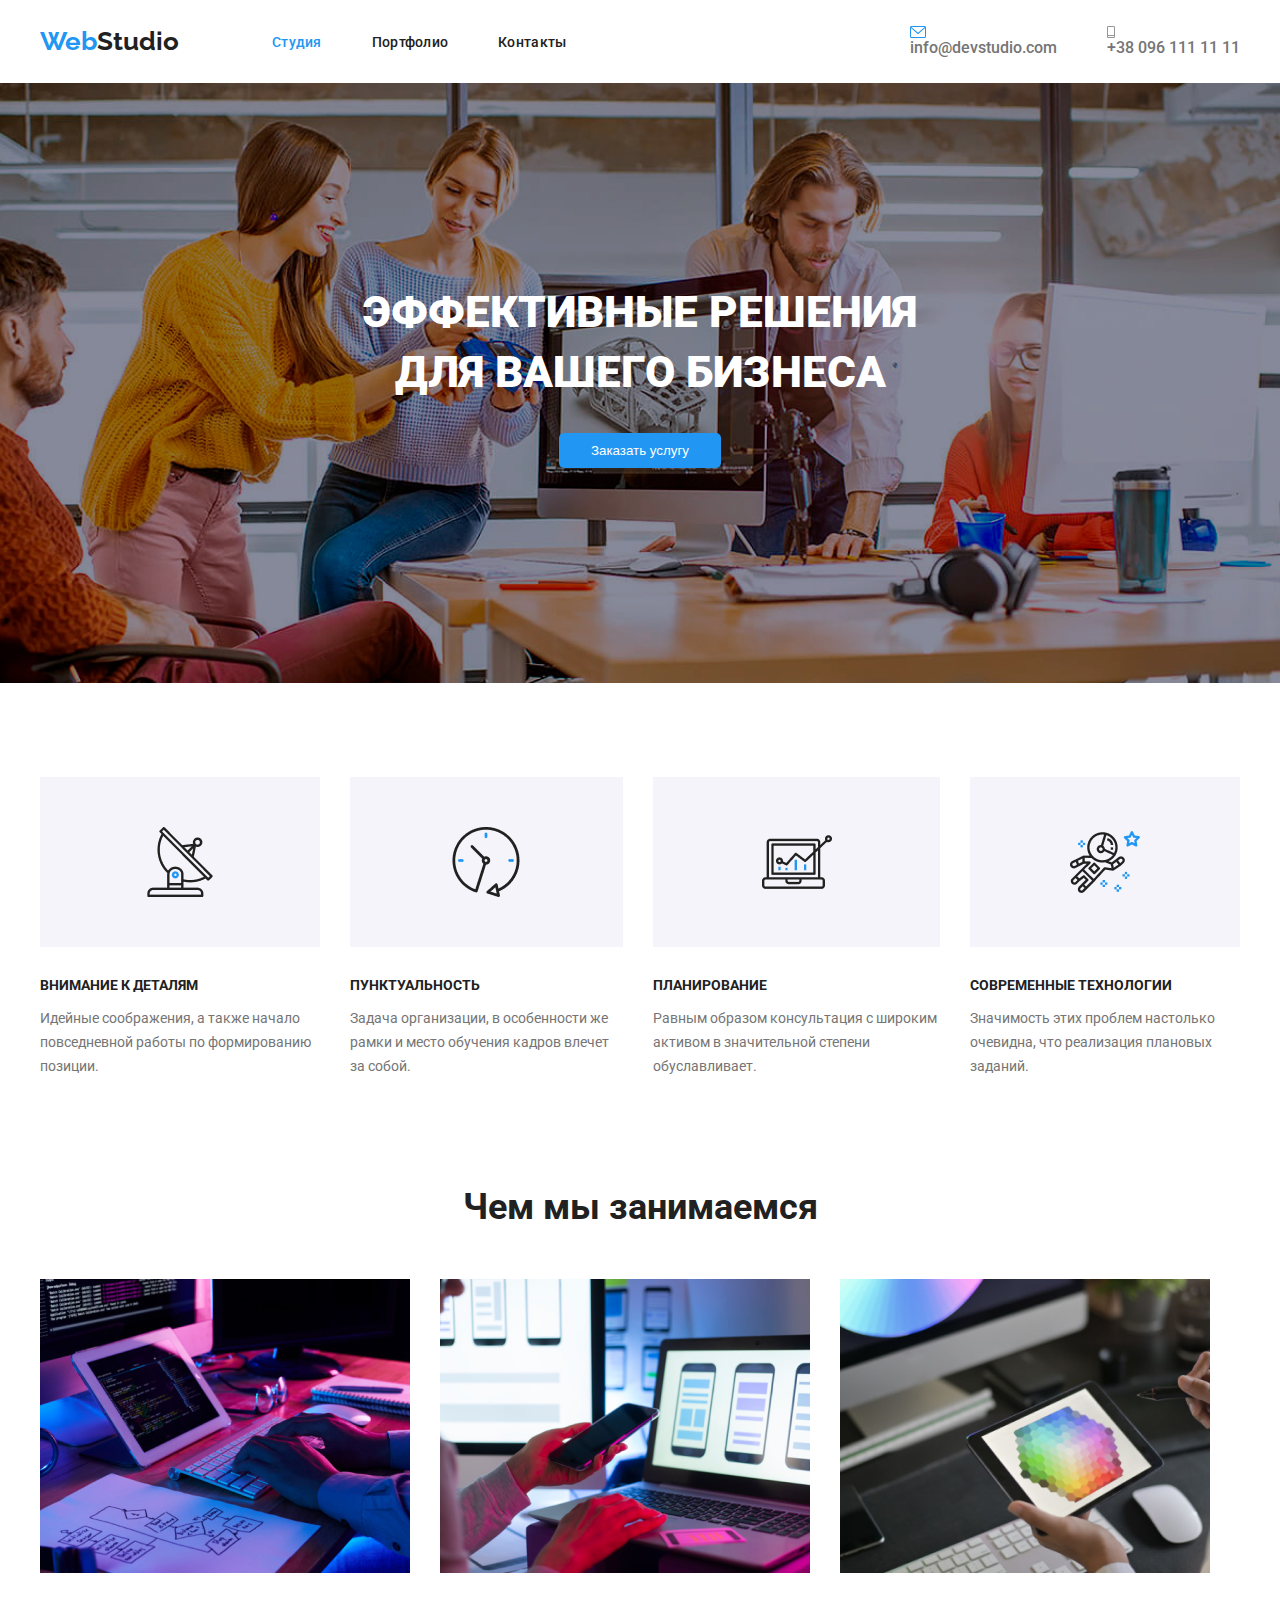
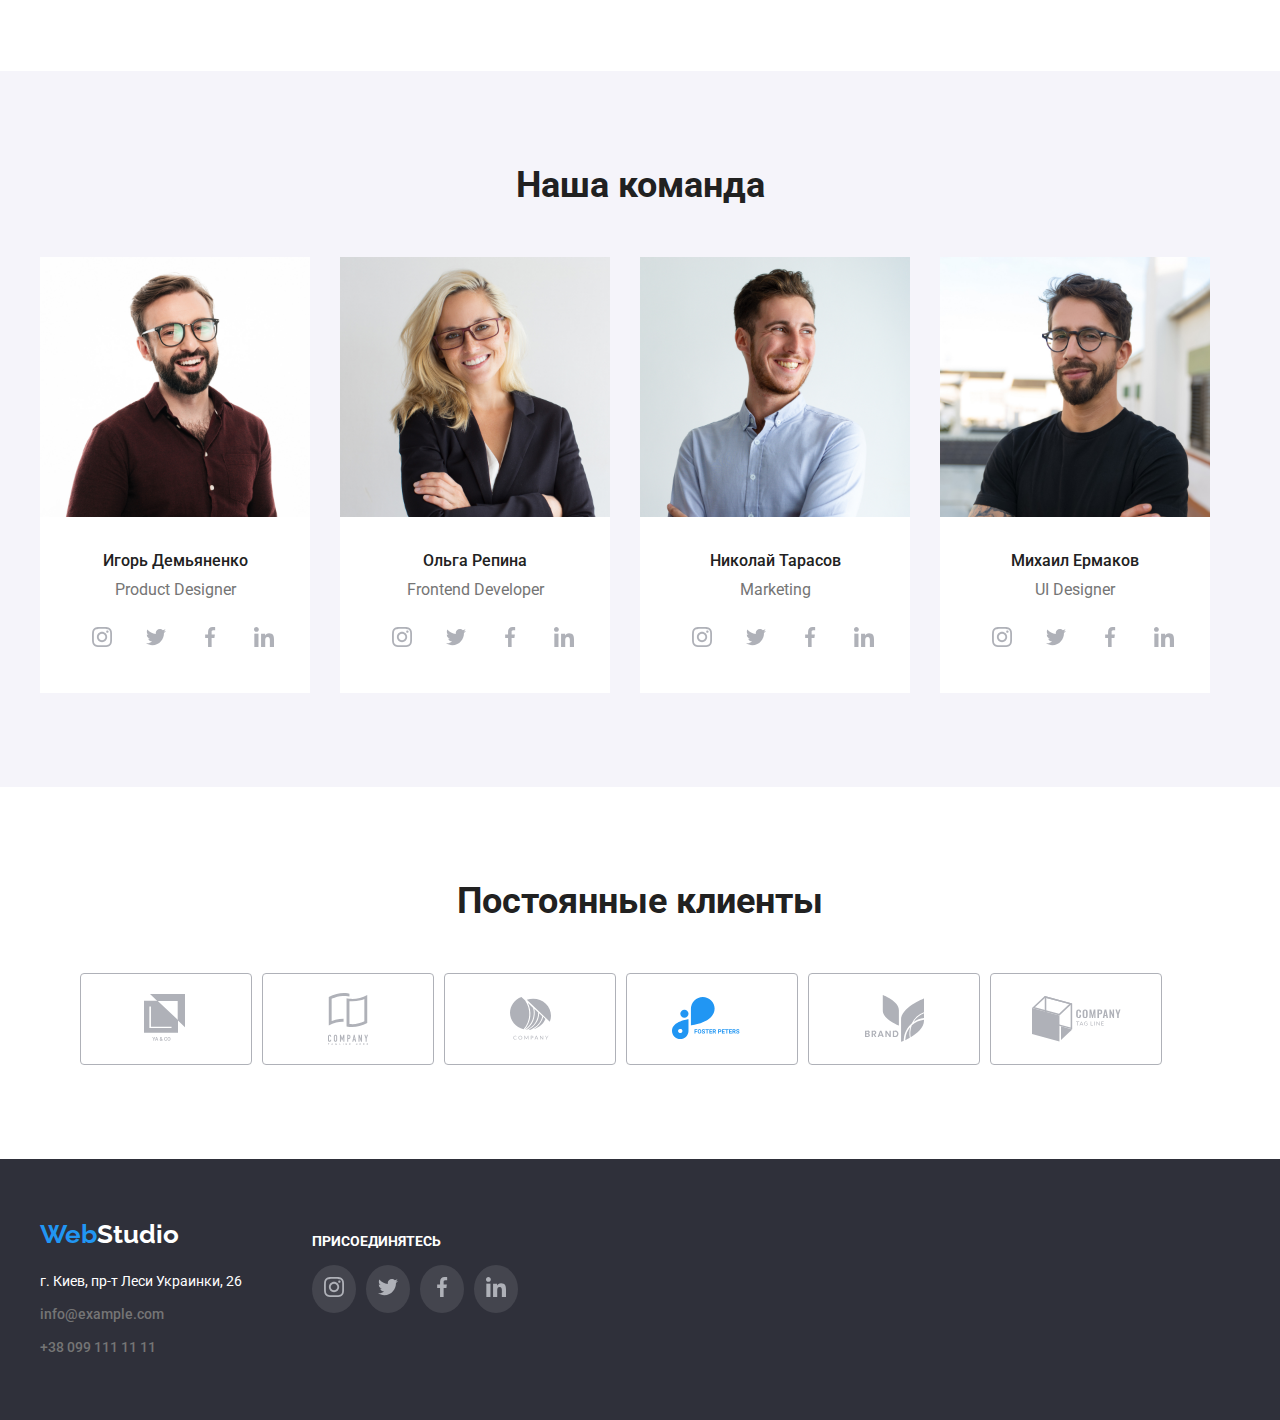
==== index.html @ ab83ccb5 "dobavlyaet vse ikonki i polnostyu pozicioniruet i stiliziruet" ====
<!DOCTYPE html>
<html lang="en">

<head>
    <meta charset="UTF-8" />
    <meta name="viewport" content="width=device-width, initial-scale=1.0" />
    <title>homework03</title>
    <link rel="stylesheet" href="https://cdnjs.cloudflare.com/ajax/libs/modern-normalize/1.0.0/modern-normalize.css"
        integrity="sha512-Zx6MlUMKSVJoQ+83OwhdILe8cSEsCzfqThJd7J/VA2UrK6Ctj85p+xzqfyuNXE5B1k25uUdmJ2OzItbBy9GHAQ=="
        crossorigin="anonymous" />
    <link href="https://fonts.googleapis.com/css2?family=Raleway:wght@700&family=Roboto:wght@400;500;700;900&display=swap"
        rel="stylesheet">
    <link rel="stylesheet" href="css/style.css" />
</head>

<body>
    <!--SHAPKA-->
    
    
        <header class="header">
         <div class="container">

            <div class="nav">
                <nav class="main-nav">
                    <a href=""><span class="web">Web</span><span class="high-studio">Studio</span></a>
                    <ul class="site-navi list">
                        <li class="item"><a class="link" href=""><span class="first-navi">Студия</span></a></li>
                        <li class="item"><a class="link" href="./portfolio.html">Портфолио</a></li>
                        <li class="item"><a class="link" href="">Контакты</a></li>
                    </ul>
                </nav>
                <ul class="link-type list">
                    <li class="item"><a class="link" href="mailto:info@devstudio.com">info@devstudio.com</a></li>
                    <li class="item"><a class="link" href="tel:+380961111111">+38 096 111 11 11</a></li>
                </ul>
            </div>
         </div>
        </header>

    <main>
        <!--GLAVNYI ZAGOLOVOK-->
        <section class="primery-section">
           <div class="container">
                <h1 class="primery-title">
                    ЭФФЕКТИВНЫЕ РЕШЕНИЯ<br />ДЛЯ ВАШЕГО БИЗНЕСА
                </h1>
                <div class="order-type">
                    <button class="order" type="button">Заказать услугу</button></div>
           </div>
        </section>
        <!--SPISOK KACHESTV-->
        <section class="second-section">
            <div class="container">
        <h2 class="skryt">skroi menya</h2>
           
                <ul class="second-list list">
                    <li class="second-icon">
                        <h3 class="second-title">ВНИМАНИЕ К ДЕТАЛЯМ</h3>
                        <p class="second-text">
                            Идейные соображения, а также начало повседневной работы по
                            формированию позиции.
                        </p>
                    </li>
                    <li class="second-icon">
                        <h3 class="second-title">ПУНКТУАЛЬНОСТЬ</h3>
                        <p class="second-text">
                            Задача организации, в особенности же рамки и место обучения кадров
                            влечет за собой.
                        </p>
                    </li>
                    <li class="second-icon">
                        <h3 class="second-title">ПЛАНИРОВАНИЕ</h3>
                        <p class="second-text">
                            Равным образом консультация с широким активом в значительной степени обуславливает.
                        </p>
                    </li>
                    <li class="second-icon">
                        <h3 class="second-title">СОВРЕМЕННЫЕ ТЕХНОЛОГИИ</h3>
                        <p class="second-text">
                            Значимость этих проблем настолько очевидна, что реализация
                            плановых заданий.
                        </p>
                    </li>
                </ul>
           </div>
        </section>
        
        <!--WHAT WE DO-->
        <section class="foto-section">
            
               <div class="container">
                    <h2 class="second-big-title">Чем мы занимаемся</h2>
                    <ul class="second-item list">
                        <li class="item">
                            <img src="./images/tablet-keyboard.png" alt="кейбоард" width="370" />
                        </li>
                        <li class="item">
                            <img src="./images/handy-pc.png" alt="смартфон" width="370" />
                        </li>
                        <li class="item">
                            <img src="./images/pc-tablet.png" alt="пктаблет" width="370" />
                        </li>
                    </ul>
               </div>
           
        </section>
        <!--SPISOK SOTRUDNIKOV-->
            <section class="tretii-section">
                <div class="container">
                    <h2 class="tretii-big-title">Наша команда</h2>
                    <ul class="tretii-list list">
                        <li class="team-item">
                            <img src="./images/igor.jpg" alt="дизайнер" width="270" />
                            <h3 class="name-title">Игорь Демьяненко</h3>
                            <p class="name-text">Product Designer</p>
                            <ul class="social list">
                                <li class="social-item"><a href=""><img src="./images/social-icons/instagram.svg" alt=""></a></li>
                                <li class="social-item"><a href=""><img src="./images/social-icons/twitter.svg" alt=""></a></li>
                                <li class="social-item"><a href=""><img src="./images/social-icons/facebook.svg" alt=""></a></li>
                                <li class="social-item"><a href=""><img src="./images/social-icons/linkedin.svg" alt=""></a></li>
                            </ul>
                        </li>
                        <li class="team-item">
                            <img src="./images/olga.jpg" alt="фронтенд" width="270" />
                            <h3 class="name-title">Ольга Репина</h3>
                            <p class="name-text">Frontend Developer</p>
                            <ul class="social list">
                                <li class="social-item"><a href=""><img src="./images/social-icons/instagram.svg" alt=""></a></li>
                                <li class="social-item"><a href=""><img src="./images/social-icons/twitter.svg" alt=""></a></li>
                                <li class="social-item"><a href=""><img src="./images/social-icons/facebook.svg" alt=""></a></li>
                                <li class="social-item"><a href=""><img src="./images/social-icons/linkedin.svg" alt=""></a></li>
                            </ul>
                        </li>
                        <li class="team-item">
                            <img src="./images/kolya.jpg" alt="маркетинг" width="270" />
                            <h3 class="name-title">Николай Тарасов</h3>
                            <p class="name-text">Marketing</p>
                            <ul class="social list">
                                <li class="social-item"><a href=""><img src="./images/social-icons/instagram.svg" alt=""></a></li>
                                <li class="social-item"><a href=""><img src="./images/social-icons/twitter.svg" alt=""></a></li>
                                <li class="social-item"><a href=""><img src="./images/social-icons/facebook.svg" alt=""></a></li>
                                <li class="social-item"><a href=""><img src="./images/social-icons/linkedin.svg" alt=""></a></li>
                            </ul>
                        </li>
                        <li class="team-item">
                            <img src="./images/misha.jpg" alt="уидизайн" width="270" />
                            <h3 class="name-title">Михаил Ермаков</h3>
                            <p class="name-text">UI Designer</p>
                            <ul class="social list">
                                <li class="social-item"><a href=""><img src="./images/social-icons/instagram.svg" alt=""></a></li>
                                <li class="social-item"><a href=""><img src="./images/social-icons/twitter.svg" alt=""></a></li>
                                <li class="social-item"><a href=""><img src="./images/social-icons/facebook.svg" alt=""></a></li>
                                <li class="social-item"><a href=""><img src="./images/social-icons/linkedin.svg" alt=""></a></li>
                            </ul>
                        </li>
                        
                    </ul>
                    </div>
               
            </section>
        <!--KLIENTY-->
            <section class="client">
                <div class="container">
                    <h2 class="tretii-big-title">Поcтоянные клиенты</h2>
                    <ul class="logo-icons list">
                        <li><a href=""></a></li>
                        <li><a href=""></a></li>
                        <li><a href=""></a></li>
                        <li><a href=""></a></li>
                        <li><a href=""></a></li>
                        <li><a href=""></a></li>
                    </ul>
                </div>
            </section>
    </main>
    <!--KONEC-->
        
        <footer>
            <div class="container flexbox">

                <div class="content-box">
            <a href="index.html"><span class="web">Web</span><span class="under-studio">Studio</span></a>
            <address class="street">
                г. Киев, пр-т Леси Украинки, 26
                <ul class="link-info list">
                    <li><a class="link" href="mailto:info@example.com">info@example.com</a></li>
                    <li><a class="link" href="tel:+380961111111">+38 099 111 11 11</a></li>
                </ul>
            </address>

            </div>
            <div class="social-link content-box">
            <p>ПРИCОЕДИНЯТЕCЬ</p>
        <ul class="social-footer list">
            <li class="social-link-footer"><a href=""><img src="./images/social-icons/instagram.svg" alt=""></a></li>
            <li class="social-link-footer"><a href=""><img src="./images/social-icons/twitter.svg" alt=""></a></li>
            <li class="social-link-footer"><a href=""><img src="./images/social-icons/facebook.svg" alt=""></a></li>
            <li class="social-link-footer"><a href=""><img src="./images/social-icons/linkedin.svg" alt=""></a></li>
        </ul></div>
            </div>
        </footer>
   
</body>

</html>
---- css/style.css ----
.skryt {
  display: none;
}

body {
  margin: 0;
}

body {
  font-family: Roboto;
}

.container {
  width: 1200px;
  padding-left: 15px;
  padding-right: 15px;
  margin-left: auto;
  margin-right: auto;
}

:root {
  --primery-text-color: #757575;
  --primery-title-color: #212121;
  --logo-color: #2196f3;
}

.list {
  list-style-type: none;
}

h1,
h2,
h3,
h4,
h5,
h6 {
  font-family: Roboto;
}

h2,
h3 {
  color: var(--primery-title-color);
}

p {
  color: var(--primery-text-color);
}

.konec .link {
  font-style: normal;
}

a {
  font-family: Roboto;
  text-decoration: none;
}
.header {
  background-color: #fff;
}

.web {
  color: var(--logo-color);
  font-family: Raleway;
  font-weight: bold;
  font-size: 26px;
  line-height: 1.192;
}
.high-studio {
  color: var(--primery-title-color);
  font-family: Raleway;
  font-weight: bold;
  font-size: 26px;
  line-height: 1.192;
  margin-right: 93px;
}

.under-studio {
  color: #fff;
  font-family: Raleway;
  font-weight: bold;
  font-size: 26px;
  line-height: 1.192;
}

.nav {
  display: inline-block;
  display: flex;
  align-items: center;
}

.main-nav {
  display: flex;
  align-items: center;
}

.site-navi {
  display: flex;
  margin: 0;
  padding: 0;
}

.site-navi li {
  margin-right: 50px;
  padding-top: 32px;
  padding-bottom: 32px;
}

.site-navi .item:last-child {
  margin-right: 0;
}

.site-navi a {
  color: var(--primery-title-color);
}

.site-navi .link {
  font-weight: 500;
  font-size: 14px;
  line-height: 1.142;
  letter-spacing: 0.02em;
}

.site-navi .link:hover,
.link-type .link:focus {
  color: var(--logo-color);
}

.link-type {
  display: flex;
  margin-left: auto;
  margin-top: 0;
  margin-bottom: 0;
  padding-left: 0;
}

.link-type .link {
  font-weight: 500;
}

.link-type .item::before {
  display: block;
  content: "";
  height: 12px;
  background-size: contain;
  background-repeat: no-repeat;
}

.item:nth-child(1)::before {
  background-image: url("../images/konvert.svg");
}

.item:nth-child(2)::before {
  background-image: url("../images/tel.svg");
}

.link-type .item {
  margin-right: 50px;
}

.link-type .item:last-child {
  margin-right: 0;
}

.first-navi {
  color: var(--logo-color);
}

.second-navi {
  color: var(--logo-color);
}

.link-type a {
  color: var(--primery-text-color);
}

.link-type .link:hover,
.link-type .link:focus {
  color: var(--logo-color);
}

.primery-section {
  max-width: 1600px;
  height: 600px;
  margin-left: auto;
  margin-right: auto;
  background-image: url("../images/overlay.jpg");
  background-color: rgba(47, 48, 58, 0.4);
  background-repeat: no-repeat;
  background-position: center;
  background-size: cover;
}
.primery-section .order {
  color: #fff;
  background-color: var(--logo-color);
}

.order {
  padding: 10px 32px;
  border-radius: 5px;
  border: transparent;
  margin-bottom: 214px;
}

.order-type {
  text-align: center;
  margin-top: 30px;
}

.primery-div {
  width: 1230px;
  align-items: center;
  padding-left: 15px;
  padding-right: 15px;
}

.primery-title {
  font-weight: 900;
  font-size: 44px;
  line-height: 1.363;
  color: #fff;
  text-align: center;
  margin-top: 0;
  margin-bottom: 0;
  padding-top: 200px;
}

.second-section {
  background-color: #fff;
  padding-top: 94px;
  padding-bottom: 94px;
}

.second-list {
  display: flex;
  margin: 0;
  padding: 0;
}

.second-list li {
  margin-right: 30px;
}

.second-list h3 {
  width: 270px;
}

.second-list li:last-child {
  margin-right: 0;
}

.second-icon::before {
  display: block;
  background-color: #f5f4fa;
  height: 120px;
  content: "";
  background-size: auto;
  background-repeat: no-repeat;
  background-position: center;
  margin-bottom: 30px;
  padding: 25px 102px;
}

.second-icon:nth-child(1)::before {
  background-image: url("../images/icons/antenna.png");
}

.second-icon:nth-child(2)::before {
  background-image: url("../images/icons/clock.png");
}

.second-icon:nth-child(3)::before {
  background-image: url("../images/icons/diagram.png");
}

.second-icon:nth-child(4)::before {
  background-image: url("../images/icons/astronaut.png");
}

.second-container {
  width: 1230px;
  padding-left: 15px;
  padding-right: 15px;
  margin: auto;
}

.second-title {
  font-weight: bold;
  font-size: 14px;
  line-height: 1.142;
}

.second-text {
  font-weight: normal;
  font-size: 14px;
  line-height: 1.714;
}

.foto-section {
  background-color: #fff;
  padding-bottom: 94px;
}

.second-big-title {
  margin-top: 0;
  margin-bottom: 0;
  font-weight: bold;
  font-size: 36px;
  line-height: 1.166;
  text-align: center;
  padding-bottom: 50px;
}

.second-item {
  display: flex;
  margin: 0;
  padding: 0;
  padding-inline-start: 0;
}

.second-item .item {
  margin-right: 30px;
}

.second-item .item:last-child {
  margin-right: 0;
}

.tretii-section {
  background-color: #f5f4fa;
  padding-top: 94px;
  padding-bottom: 94px;
}

.tretii-div {
  width: 1230px;
  padding-left: 15px;
  padding-right: 15px;
  margin: auto;
  align-items: center;
}

.tretii-section h2 {
  margin-top: 0;
  margin-bottom: 0;
  text-align: center;
  font-weight: bold;
  font-size: 36px;
  line-height: 1.166;
  text-align: center;
  padding-bottom: 50px;
}

.tretii-list {
  display: flex;
  margin: 0;
  padding: 0;
  align-items: center;
}

.social {
  display: flex;
}

.social li {
  padding: 12px 12px;
  margin-top: 16px;
  margin-bottom: 0;
  border-radius: 50%;
}

.social li:hover,
.social li:focus {
  background-color: var(--logo-color);
}

.social li:not(:last-child) {
  margin-right: 10px;
}

.team-item {
  margin-right: 30px;
  background-color: #fff;
  padding-bottom: 30px;
}

.team-item:last-child {
  margin-right: 0;
}

.name-title {
  margin-top: 0;
  margin-bottom: 0;
  text-align: center;
  padding-top: 30px;
  padding-bottom: 10px;
}

.name-text {
  margin-top: 0;
  margin-bottom: 0;
  text-align: center;
}

.name-title {
  font-weight: 500;
  font-size: 16px;
  line-height: 1.187;
}

.name-text {
  font-size: 16px;
  line-height: 1.187;
}

.client {
  padding-top: 94px;
  padding-bottom: 94px;
}

.client h2 {
  margin-top: 0;
  margin-bottom: 0;
  font-weight: bold;
  font-size: 36px;
  line-height: 1.166;
  text-align: center;
}

.logo-icons {
  display: flex;
  margin-bottom: 0;
  margin-top: 50px;
}

.logo-icons li {
  width: 170px;
  height: 90px;
  background-repeat: no-repeat;
  border: 1px solid #afb1b8;
  border-radius: 4px;
  background-position: center;
  cursor: pointer;
}

.logo-icons li:nth-child(1) {
  background-image: url(../images/logo-icons/logo1.svg);
}

.logo-icons li:nth-child(2) {
  background-image: url(../images/logo-icons/logo2.svg);
}

.logo-icons li:nth-child(3) {
  background-image: url(../images/logo-icons/logo3.svg);
}

.logo-icons li:nth-child(4) {
  color: #afb1b8;

  background-image: url(../images/logo-icons/logo4.svg);
}

.logo-icons li:nth-child(5) {
  background-image: url(../images/logo-icons/logo5.svg);
}

.logo-icons li:nth-child(6) {
  background-image: url(../images/logo-icons/logo6.svg);
}

.logo-icons li:not(:last-child) {
  margin-right: 10px;
}

.logo-icons li:hover {
  color: var(--logo-color);
}

.primery-main {
  background-color: #fff;
  border: 1px solid #ececec;
  padding-top: 100px;

  padding-bottom: 94px;
}

.primery-div {
  width: 1230px;
  padding-left: 15px;
  padding-right: 15px;
  margin-right: auto;
  margin-left: auto;
}

.main-list {
  display: flex;
  margin: 0;
  padding: 0;
  justify-content: center;
}

.main-list li {
  box-shadow: 0px 3px 1px rgba(0, 0, 0, 0.1), 0px 1px 2px rgba(0, 0, 0, 0.08),
    0px 2px 2px rgba(0, 0, 0, 0.12);
  border-radius: 4px;
  margin-right: 8px;
}

.main-list li:last-child {
  margin-right: 0;
}

.main-list-filtr {
  width: 128px;
  height: 38px;
  font-weight: 500;
  font-size: 16px;
  line-height: 1.625;
  background-color: #f5f4fa;
  color: var(--primery-title-color);
  border: transparent;
  align-items: center;
}

.main-foto {
  display: flex;
  flex-wrap: wrap;
  margin: 0;
  padding-top: 50px;
  padding-left: 0;
  padding-right: 0;
  padding-bottom: 0;
}

.main-foto li {
  width: calc((100% - 60px) / 3);
  margin-right: 30px;
  margin-top: 30px;
  padding-bottom: 20px;
  background: #ffffff;
  border: 1px solid #eeeeee;
  box-sizing: border-box;
}

.main-foto li:nth-child(3n) {
  margin-right: 0;
}

.tovar {
  font-weight: bold;
  font-size: 18px;
  line-height: 2;
  margin-top: 0;
  margin-bottom: 0;
  padding-top: 20px;
  padding-bottom: 4px;
  padding-left: 24px;
  padding-right: 24px;
}

.put-tovara {
  font-size: 16px;
  line-height: 1.875;
  margin-top: 0;
  margin-bottom: 0;
  padding-left: 24px;
  padding-right: 24px;
}

.main-list-filtr:hover,
.main-list-filtr:focus {
  background-color: var(--logo-color);
  color: #fff;
}

footer {
  background-color: #2f303a;
  padding-bottom: 60px;
  padding-top: 60px;
}

.konec-div {
  padding-left: 15px;
  padding-right: 15px;
  margin: auto;
  padding-top: 60px;
}

address {
  font-style: normal;
}

.konec .link {
  font-style: normal;
}

.flexbox {
  display: flex;
  justify-content: flex-start;
}

.content-box {
  align-items: center;
}

.social-link {
  margin: 0;
  padding: 0;
}

.social-link p {
  margin-bottom: 0;
  font-weight: bold;
  font-size: 14px;
  line-height: 1.145;
  color: #fff;
}

.social-footer {
  margin: 0;
}

.social-link-footer {
  padding: 12px 12px;
  margin-top: 16px;
  margin-bottom: 0;
  border-radius: 50%;
  background-color: rgba(255, 255, 255, 0.1);
}

.social-footer li:hover,
.social-footer li:focus {
  background-color: var(--logo-color);
}

.social-link-footer:not(:last-child) {
  margin-right: 10px;
}

.social-footer {
  display: flex;
  padding-left: 0;
}

.street {
  color: #fff;
  font-size: 14px;
  line-height: 1.714;
  padding-top: 20px;
  padding-bottom: 0;
  border-bottom: 0px;
  margin-right: 70px;
}

.link-info {
  margin-top: 0;
  margin-bottom: 0;
  padding-left: 0;
}

.link-info .link {
  color: var(--primery-text-color);
  font-weight: 500;
  font-size: 14px;
  line-height: 1.714;
}

.link-info li {
  padding-top: 9px;
}

.link-info .link:hover,
.link-info .link:focus {
  color: var(--logo-color);
}
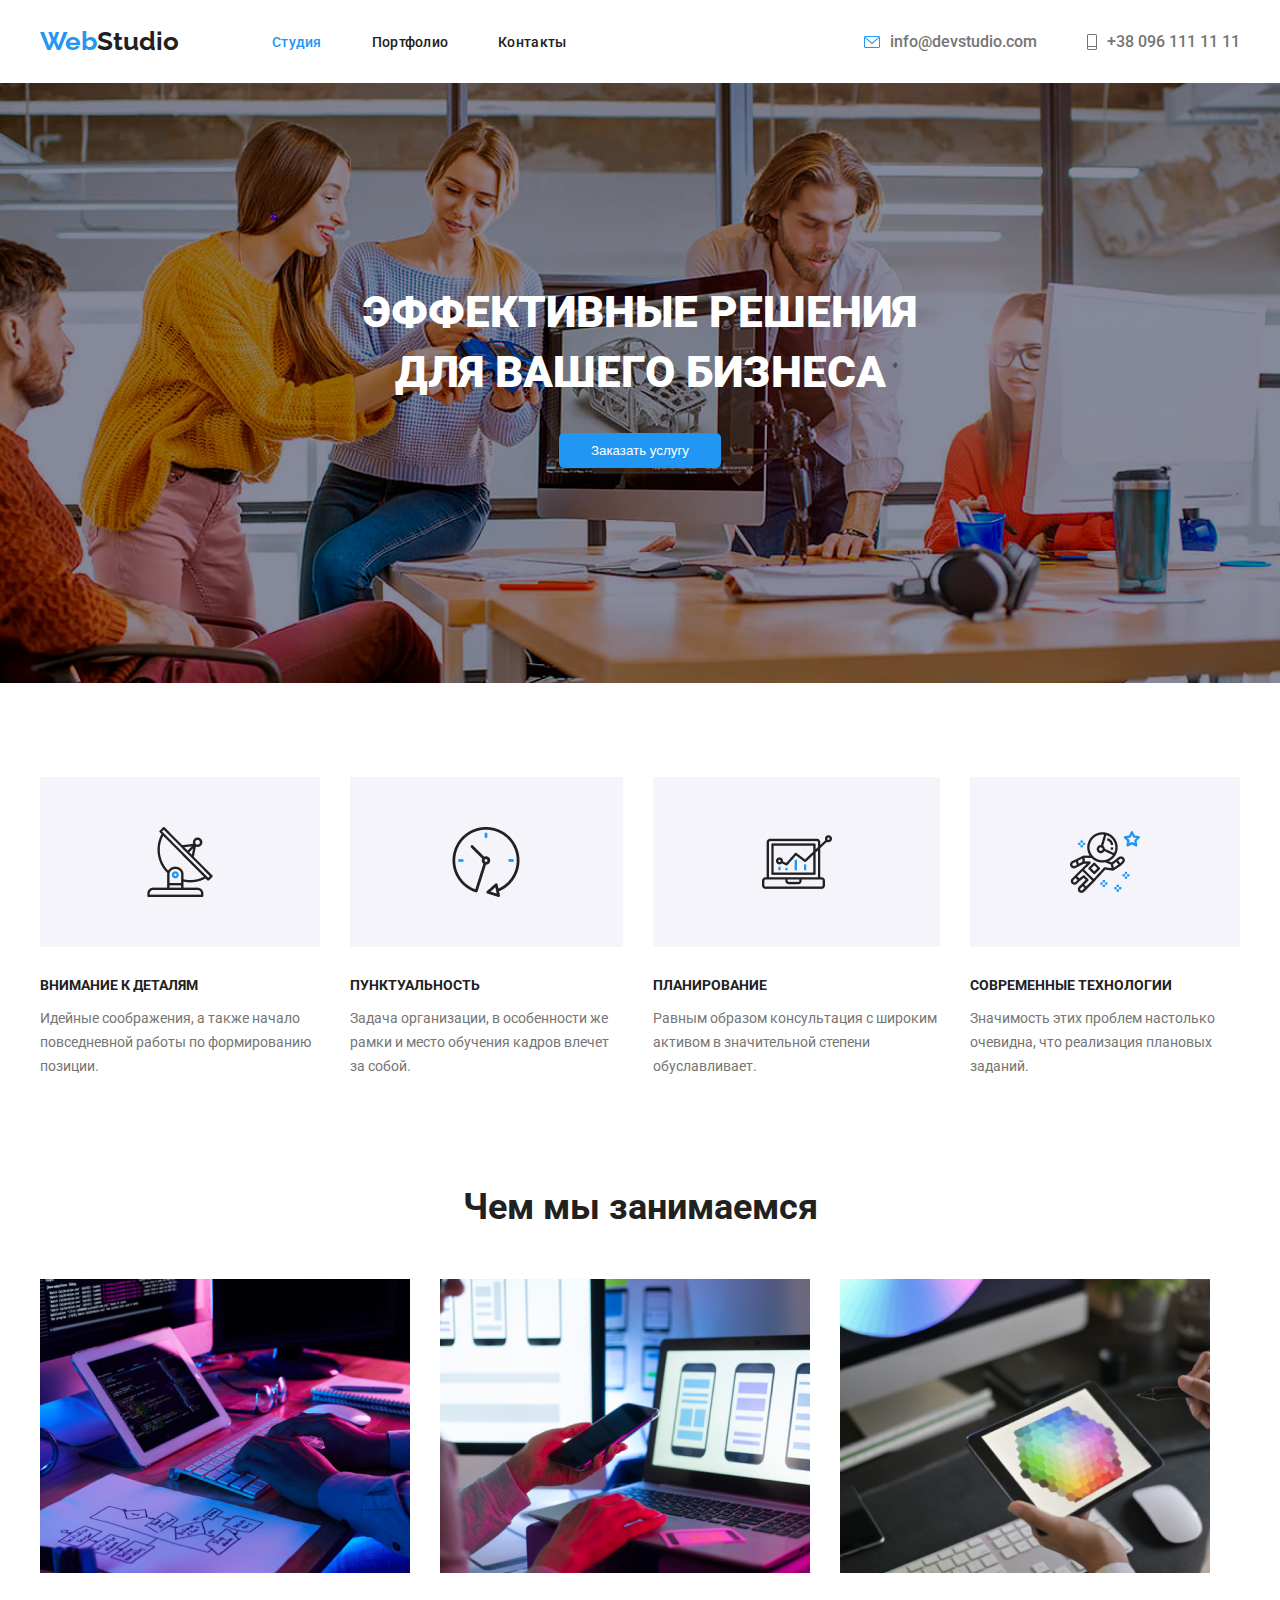
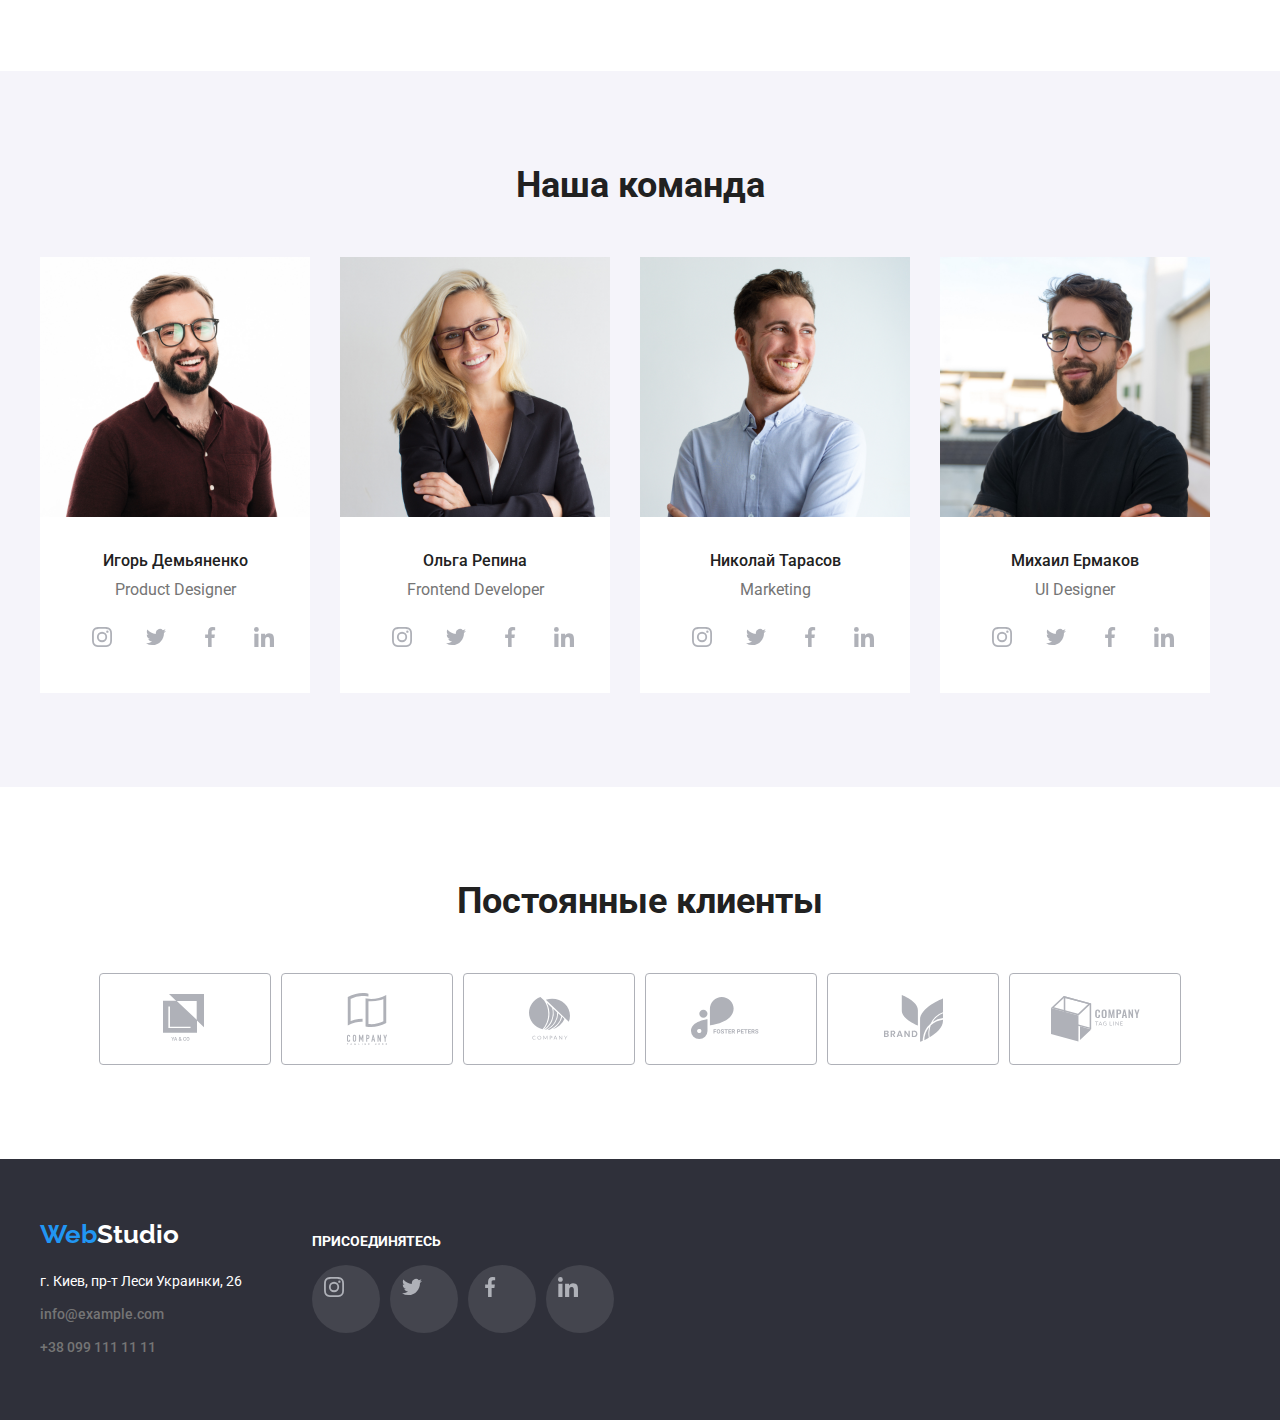
==== commit 6afa610d: "pozicioniruet ikonki v shapke" ====
--- a/index.html
+++ b/index.html
@@ -4,7 +4,7 @@
 <head>
     <meta charset="UTF-8" />
     <meta name="viewport" content="width=device-width, initial-scale=1.0" />
-    <title>homework03</title>
+    <title>homework04</title>
     <link rel="stylesheet" href="https://cdnjs.cloudflare.com/ajax/libs/modern-normalize/1.0.0/modern-normalize.css"
         integrity="sha512-Zx6MlUMKSVJoQ+83OwhdILe8cSEsCzfqThJd7J/VA2UrK6Ctj85p+xzqfyuNXE5B1k25uUdmJ2OzItbBy9GHAQ=="
         crossorigin="anonymous" />
@@ -30,8 +30,8 @@
                     </ul>
                 </nav>
                 <ul class="link-type list">
-                    <li class="item"><a class="link" href="mailto:info@devstudio.com">info@devstudio.com</a></li>
-                    <li class="item"><a class="link" href="tel:+380961111111">+38 096 111 11 11</a></li>
+                    <li class="item-info"><a class="link" href="mailto:info@devstudio.com">info@devstudio.com</a></li>
+                    <li class="item-info"><a class="link" href="tel:+380961111111">+38 096 111 11 11</a></li>
                 </ul>
             </div>
          </div>
--- a/css/style.css
+++ b/css/style.css
@@ -137,27 +137,38 @@
   font-weight: 500;
 }
 
-.link-type .item::before {
-  display: block;
+.item-info {
+  display: flex;
+  align-items: center;
+}
+
+.item-info::before {
+  margin-right: 10px;
   content: "";
+  background-size: contain;
+  background-position: center;
+  background-repeat: no-repeat;
+}
+
+.item-info:nth-child(1)::before {
+  display: inline-block;
+  width: 16px;
   height: 12px;
-  background-size: contain;
-  background-repeat: no-repeat;
-}
-
-.item:nth-child(1)::before {
   background-image: url("../images/konvert.svg");
 }
 
-.item:nth-child(2)::before {
+.item-info:nth-child(2)::before {
+  display: inline-block;
+  width: 10px;
+  height: 16px;
   background-image: url("../images/tel.svg");
 }
 
-.link-type .item {
+.link-type .item-info {
   margin-right: 50px;
 }
 
-.link-type .item:last-child {
+.link-type .item-info:last-child {
   margin-right: 0;
 }
 
@@ -428,8 +439,12 @@
 
 .logo-icons {
   display: flex;
+  padding-left: 0;
+  justify-content: center;
   margin-bottom: 0;
   margin-top: 50px;
+  margin-right: auto;
+  margin-left: auto;
 }
 
 .logo-icons li {
@@ -621,6 +636,8 @@
 }
 
 .social-link-footer {
+  width: 44px;
+  height: 44px;
   padding: 12px 12px;
   margin-top: 16px;
   margin-bottom: 0;
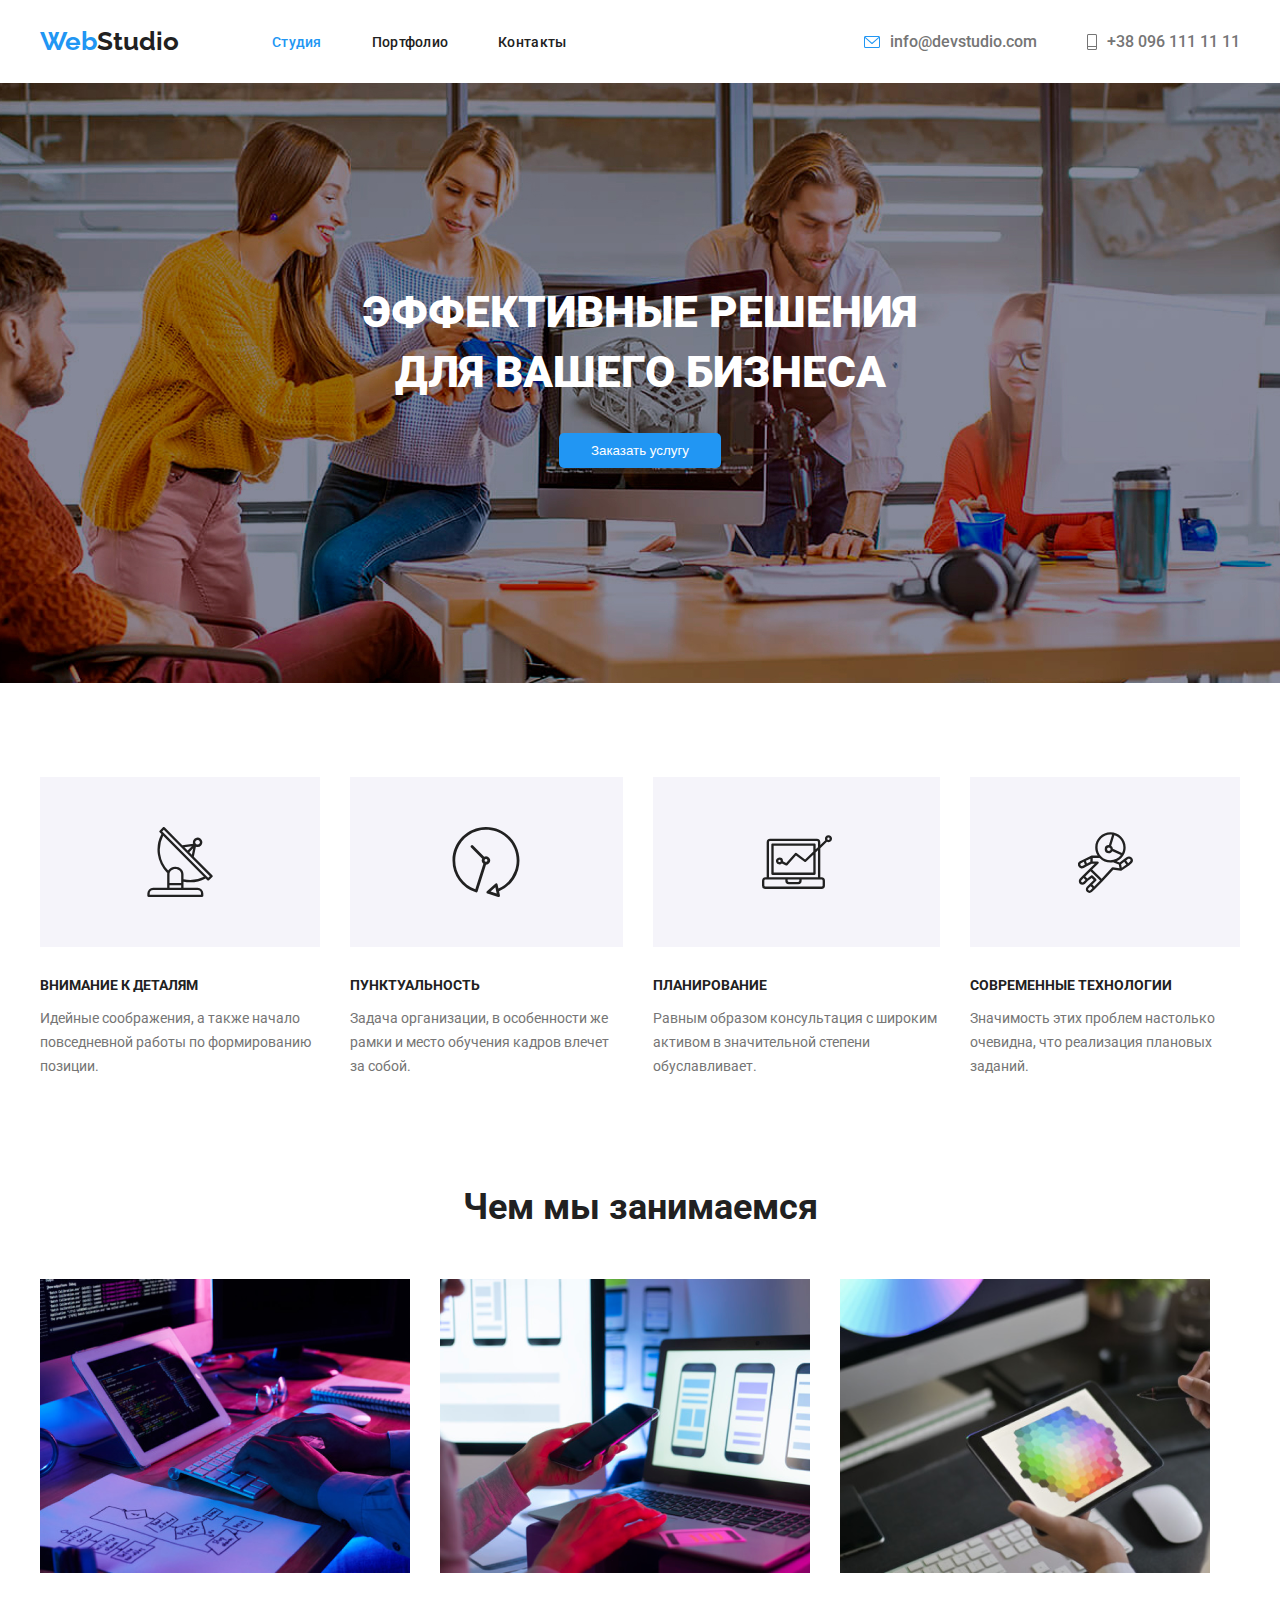
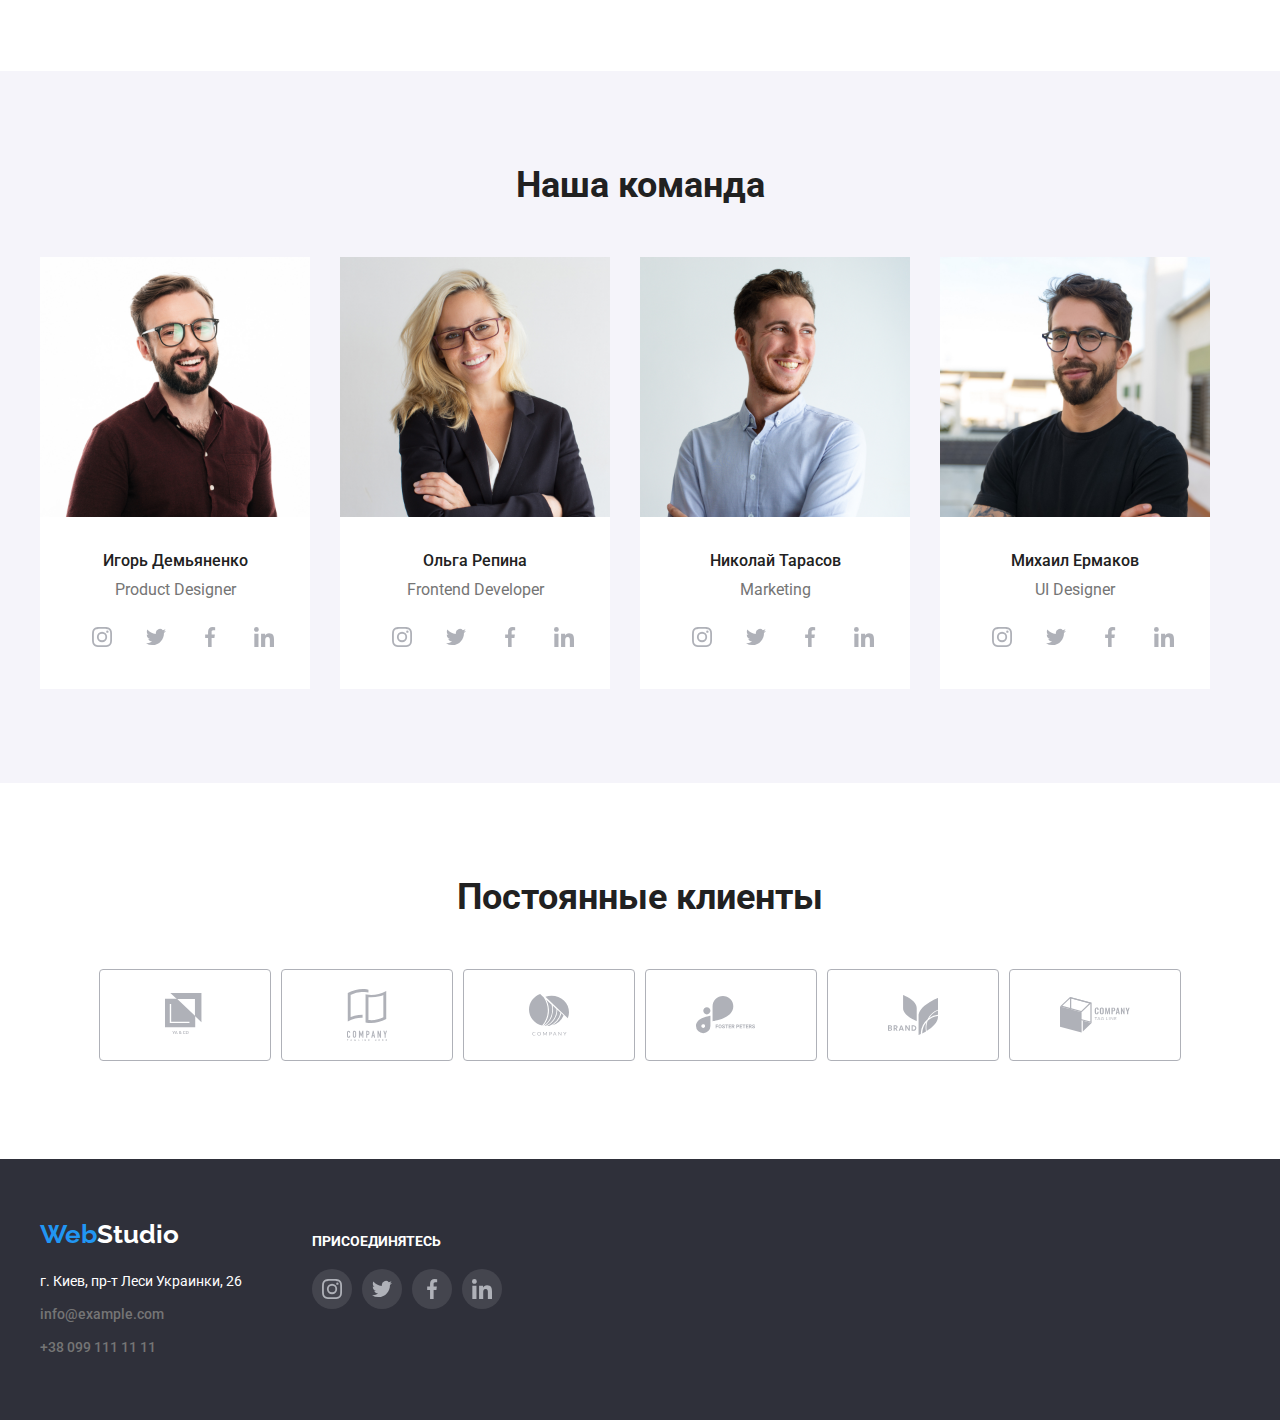
==== commit 82632528: "delaet tak, 4toby ikonki pokazyvali 4erez css -> "bgi"" ====
--- a/index.html
+++ b/index.html
@@ -4,21 +4,22 @@
 <head>
     <meta charset="UTF-8" />
     <meta name="viewport" content="width=device-width, initial-scale=1.0" />
-    <title>homework04</title>
+    <title>goit-markup-hw-04</title>
     <link rel="stylesheet" href="https://cdnjs.cloudflare.com/ajax/libs/modern-normalize/1.0.0/modern-normalize.css"
         integrity="sha512-Zx6MlUMKSVJoQ+83OwhdILe8cSEsCzfqThJd7J/VA2UrK6Ctj85p+xzqfyuNXE5B1k25uUdmJ2OzItbBy9GHAQ=="
         crossorigin="anonymous" />
-    <link href="https://fonts.googleapis.com/css2?family=Raleway:wght@700&family=Roboto:wght@400;500;700;900&display=swap"
+    <link
+        href="https://fonts.googleapis.com/css2?family=Raleway:wght@700&family=Roboto:wght@400;500;700;900&display=swap"
         rel="stylesheet">
     <link rel="stylesheet" href="css/style.css" />
 </head>
 
 <body>
     <!--SHAPKA-->
-    
-    
-        <header class="header">
-         <div class="container">
+
+
+    <header class="header">
+        <div class="container">
 
             <div class="nav">
                 <nav class="main-nav">
@@ -34,25 +35,25 @@
                     <li class="item-info"><a class="link" href="tel:+380961111111">+38 096 111 11 11</a></li>
                 </ul>
             </div>
-         </div>
-        </header>
+        </div>
+    </header>
 
     <main>
         <!--GLAVNYI ZAGOLOVOK-->
         <section class="primery-section">
-           <div class="container">
+            <div class="container">
                 <h1 class="primery-title">
                     ЭФФЕКТИВНЫЕ РЕШЕНИЯ<br />ДЛЯ ВАШЕГО БИЗНЕСА
                 </h1>
                 <div class="order-type">
                     <button class="order" type="button">Заказать услугу</button></div>
-           </div>
+            </div>
         </section>
         <!--SPISOK KACHESTV-->
         <section class="second-section">
             <div class="container">
-        <h2 class="skryt">skroi menya</h2>
-           
+                <h2 class="skryt">skroi menya</h2>
+
                 <ul class="second-list list">
                     <li class="second-icon">
                         <h3 class="second-title">ВНИМАНИЕ К ДЕТАЛЯМ</h3>
@@ -82,124 +83,134 @@
                         </p>
                     </li>
                 </ul>
-           </div>
-        </section>
-        
+            </div>
+        </section>
+
         <!--WHAT WE DO-->
         <section class="foto-section">
-            
-               <div class="container">
-                    <h2 class="second-big-title">Чем мы занимаемся</h2>
-                    <ul class="second-item list">
-                        <li class="item">
-                            <img src="./images/tablet-keyboard.png" alt="кейбоард" width="370" />
-                        </li>
-                        <li class="item">
-                            <img src="./images/handy-pc.png" alt="смартфон" width="370" />
-                        </li>
-                        <li class="item">
-                            <img src="./images/pc-tablet.png" alt="пктаблет" width="370" />
-                        </li>
-                    </ul>
-               </div>
-           
+
+            <div class="container">
+                <h2 class="second-big-title">Чем мы занимаемся</h2>
+                <ul class="second-item list">
+                    <li class="item">
+                        <img src="./images/tablet-keyboard.png" alt="кейбоард" width="370" />
+                    </li>
+                    <li class="item">
+                        <img src="./images/handy-pc.png" alt="смартфон" width="370" />
+                    </li>
+                    <li class="item">
+                        <img src="./images/pc-tablet.png" alt="пктаблет" width="370" />
+                    </li>
+                </ul>
+            </div>
+
         </section>
         <!--SPISOK SOTRUDNIKOV-->
-            <section class="tretii-section">
-                <div class="container">
-                    <h2 class="tretii-big-title">Наша команда</h2>
-                    <ul class="tretii-list list">
-                        <li class="team-item">
-                            <img src="./images/igor.jpg" alt="дизайнер" width="270" />
-                            <h3 class="name-title">Игорь Демьяненко</h3>
-                            <p class="name-text">Product Designer</p>
-                            <ul class="social list">
-                                <li class="social-item"><a href=""><img src="./images/social-icons/instagram.svg" alt=""></a></li>
-                                <li class="social-item"><a href=""><img src="./images/social-icons/twitter.svg" alt=""></a></li>
-                                <li class="social-item"><a href=""><img src="./images/social-icons/facebook.svg" alt=""></a></li>
-                                <li class="social-item"><a href=""><img src="./images/social-icons/linkedin.svg" alt=""></a></li>
-                            </ul>
-                        </li>
-                        <li class="team-item">
-                            <img src="./images/olga.jpg" alt="фронтенд" width="270" />
-                            <h3 class="name-title">Ольга Репина</h3>
-                            <p class="name-text">Frontend Developer</p>
-                            <ul class="social list">
-                                <li class="social-item"><a href=""><img src="./images/social-icons/instagram.svg" alt=""></a></li>
-                                <li class="social-item"><a href=""><img src="./images/social-icons/twitter.svg" alt=""></a></li>
-                                <li class="social-item"><a href=""><img src="./images/social-icons/facebook.svg" alt=""></a></li>
-                                <li class="social-item"><a href=""><img src="./images/social-icons/linkedin.svg" alt=""></a></li>
-                            </ul>
-                        </li>
-                        <li class="team-item">
-                            <img src="./images/kolya.jpg" alt="маркетинг" width="270" />
-                            <h3 class="name-title">Николай Тарасов</h3>
-                            <p class="name-text">Marketing</p>
-                            <ul class="social list">
-                                <li class="social-item"><a href=""><img src="./images/social-icons/instagram.svg" alt=""></a></li>
-                                <li class="social-item"><a href=""><img src="./images/social-icons/twitter.svg" alt=""></a></li>
-                                <li class="social-item"><a href=""><img src="./images/social-icons/facebook.svg" alt=""></a></li>
-                                <li class="social-item"><a href=""><img src="./images/social-icons/linkedin.svg" alt=""></a></li>
-                            </ul>
-                        </li>
-                        <li class="team-item">
-                            <img src="./images/misha.jpg" alt="уидизайн" width="270" />
-                            <h3 class="name-title">Михаил Ермаков</h3>
-                            <p class="name-text">UI Designer</p>
-                            <ul class="social list">
-                                <li class="social-item"><a href=""><img src="./images/social-icons/instagram.svg" alt=""></a></li>
-                                <li class="social-item"><a href=""><img src="./images/social-icons/twitter.svg" alt=""></a></li>
-                                <li class="social-item"><a href=""><img src="./images/social-icons/facebook.svg" alt=""></a></li>
-                                <li class="social-item"><a href=""><img src="./images/social-icons/linkedin.svg" alt=""></a></li>
-                            </ul>
-                        </li>
-                        
-                    </ul>
-                    </div>
-               
-            </section>
+        <section class="tretii-section">
+            <div class="container">
+                <h2 class="tretii-big-title">Наша команда</h2>
+                <ul class="tretii-list list">
+                    <li class="team-item">
+                        <img src="./images/igor.jpg" alt="дизайнер" width="270" />
+                        <h3 class="name-title">Игорь Демьяненко</h3>
+                        <p class="name-text">Product Designer</p>
+                        <ul class="social list">
+                            <li class="social-item"><a class="icon-instagram" href=""></a></li>
+                            <li class="social-item"><a class="icon-twitter" href=""></a></li>
+                            <li class="social-item"><a class="icon-facebook" href=""></a></li>
+                            <li class="social-item"><a class="icon-linkedin" href=""></a>
+                            </li>
+                        </ul>
+                    </li>
+                    <li class="team-item">
+                        <img src="./images/olga.jpg" alt="фронтенд" width="270" />
+                        <h3 class="name-title">Ольга Репина</h3>
+                        <p class="name-text">Frontend Developer</p>
+                        <ul class="social list">
+                            <li class="social-item"><a class="icon-instagram" href=""></a></li>
+                            <li class="social-item"><a class="icon-twitter" href=""></a></li>
+                            <li class="social-item"><a class="icon-facebook" href=""></a></li>
+                            <li class="social-item"><a class="icon-linkedin" href=""></a>
+                            </li>
+                        </ul>
+                    </li>
+                    <li class="team-item">
+                        <img src="./images/kolya.jpg" alt="маркетинг" width="270" />
+                        <h3 class="name-title">Николай Тарасов</h3>
+                        <p class="name-text">Marketing</p>
+                        <ul class="social list">
+                            <li class="social-item"><a class="icon-instagram" href=""></a></li>
+                            <li class="social-item"><a class="icon-twitter" href=""></a></li>
+                            <li class="social-item"><a class="icon-facebook" href=""></a></li>
+                            <li class="social-item"><a class="icon-linkedin" href=""></a>
+                            </li>
+                        </ul>
+                    </li>
+                    <li class="team-item">
+                        <img src="./images/misha.jpg" alt="уидизайн" width="270" />
+                        <h3 class="name-title">Михаил Ермаков</h3>
+                        <p class="name-text">UI Designer</p>
+                        <ul class="social list">
+                            <li class="social-item"><a class="icon-instagram" href=""></a></li>
+                            <li class="social-item"><a class="icon-twitter" href=""></a></li>
+                            <li class="social-item"><a class="icon-facebook" href=""></a></li>
+                            <li class="social-item"><a class="icon-linkedin" href=""></a>
+                            </li>
+                        </ul>
+                    </li>
+
+                </ul>
+            </div>
+
+
+        </section>
         <!--KLIENTY-->
-            <section class="client">
-                <div class="container">
-                    <h2 class="tretii-big-title">Поcтоянные клиенты</h2>
-                    <ul class="logo-icons list">
-                        <li><a href=""></a></li>
-                        <li><a href=""></a></li>
-                        <li><a href=""></a></li>
-                        <li><a href=""></a></li>
-                        <li><a href=""></a></li>
-                        <li><a href=""></a></li>
-                    </ul>
-                </div>
-            </section>
+        <section class="client">
+            <div class="container">
+                <h2 class="tretii-big-title">Поcтоянные клиенты</h2>
+                <ul class="logo-icons list">
+                    <li><a class="company-icons1" href=""></a></li>
+                    <li><a class="company-icons2" href=""></a></li>
+                    <li><a class="company-icons3" href=""></a></li>
+                    <li><a class="company-icons4" href=""></a></li>
+                    <li><a class="company-icons5" href=""></a></li>
+                    <li><a class="company-icons6" href=""></a></li>
+                </ul>
+            </div>
+        </section>
     </main>
     <!--KONEC-->
-        
-        <footer>
-            <div class="container flexbox">
-
-                <div class="content-box">
-            <a href="index.html"><span class="web">Web</span><span class="under-studio">Studio</span></a>
-            <address class="street">
-                г. Киев, пр-т Леси Украинки, 26
-                <ul class="link-info list">
-                    <li><a class="link" href="mailto:info@example.com">info@example.com</a></li>
-                    <li><a class="link" href="tel:+380961111111">+38 099 111 11 11</a></li>
-                </ul>
-            </address>
+
+    <footer>
+        <div class="container flexbox">
+
+            <div class="content-box">
+                <a href="index.html"><span class="web">Web</span><span class="under-studio">Studio</span></a>
+                <address class="street">
+                    г. Киев, пр-т Леси Украинки, 26
+                    <ul class="link-info list">
+                        <li><a class="link" href="mailto:info@example.com">info@example.com</a></li>
+                        <li><a class="link" href="tel:+380961111111">+38 099 111 11 11</a></li>
+                    </ul>
+                </address>
 
             </div>
             <div class="social-link content-box">
-            <p>ПРИCОЕДИНЯТЕCЬ</p>
-        <ul class="social-footer list">
-            <li class="social-link-footer"><a href=""><img src="./images/social-icons/instagram.svg" alt=""></a></li>
-            <li class="social-link-footer"><a href=""><img src="./images/social-icons/twitter.svg" alt=""></a></li>
-            <li class="social-link-footer"><a href=""><img src="./images/social-icons/facebook.svg" alt=""></a></li>
-            <li class="social-link-footer"><a href=""><img src="./images/social-icons/linkedin.svg" alt=""></a></li>
-        </ul></div>
-            </div>
-        </footer>
-   
+                <p>ПРИCОЕДИНЯТЕCЬ</p>
+                <ul class="social-footer list">
+                    <li><a class="social-link-instagram" target="_blanck" href=""></a>
+                    </li>
+                    <li><a class="social-link-twitter" target="_blanck" href=""></a>
+                    </li>
+                    <li><a class="social-link-facebook" target="_blanck" href=""></a>
+                    </li>
+                    <li><a class="social-link-linkedin" target="_blanck" href=""></a>
+                    </li>
+                </ul>
+            </div>
+        </div>
+    </footer>
+
 </body>
 
-</html>
+</html>--- a/css/style.css
+++ b/css/style.css
@@ -210,6 +210,7 @@
   border-radius: 5px;
   border: transparent;
   margin-bottom: 214px;
+  cursor: pointer;
 }
 
 .order-type {
@@ -272,19 +273,19 @@
 }
 
 .second-icon:nth-child(1)::before {
-  background-image: url("../images/icons/antenna.png");
+  background-image: url("../images/antenna.svg");
 }
 
 .second-icon:nth-child(2)::before {
-  background-image: url("../images/icons/clock.png");
+  background-image: url("../images/clock.svg");
 }
 
 .second-icon:nth-child(3)::before {
-  background-image: url("../images/icons/diagram.png");
+  background-image: url("../images/diagramm.svg");
 }
 
 .second-icon:nth-child(4)::before {
-  background-image: url("../images/icons/astronaut.png");
+  background-image: url("../images/astronavt.svg");
 }
 
 .second-container {
@@ -372,6 +373,50 @@
   display: flex;
 }
 
+.social .icon-instagram {
+  display: block;
+  width: 20px;
+  height: 20px;
+  padding: 0;
+  border: 0;
+  background-repeat: no-repeat;
+  background-position: center;
+  background-image: url("../images/instagram.svg");
+}
+
+.social .icon-twitter {
+  display: block;
+  width: 20px;
+  height: 20px;
+  padding: 0;
+  border: 0;
+  background-repeat: no-repeat;
+  background-position: center;
+  background-image: url("../images/twitter.svg");
+}
+
+.social .icon-facebook {
+  display: block;
+  width: 20px;
+  height: 20px;
+  padding: 0;
+  border: 0;
+  background-repeat: no-repeat;
+  background-position: center;
+  background-image: url("../images/facebook.svg");
+}
+
+.social .icon-linkedin {
+  display: block;
+  width: 20px;
+  height: 20px;
+  padding: 0;
+  border: 0;
+  background-repeat: no-repeat;
+  background-position: center;
+  background-image: url("../images/linkedin.svg");
+}
+
 .social li {
   padding: 12px 12px;
   margin-top: 16px;
@@ -447,40 +492,76 @@
   margin-left: auto;
 }
 
-.logo-icons li {
+.company-icons1 {
+  display: inline-block;
   width: 170px;
   height: 90px;
-  background-repeat: no-repeat;
+  background-image: url(../images/logo1.svg);
+  background-repeat: no-repeat;
+  background-size: 40px;
   border: 1px solid #afb1b8;
   border-radius: 4px;
   background-position: center;
-  cursor: pointer;
-}
-
-.logo-icons li:nth-child(1) {
-  background-image: url(../images/logo-icons/logo1.svg);
-}
-
-.logo-icons li:nth-child(2) {
-  background-image: url(../images/logo-icons/logo2.svg);
-}
-
-.logo-icons li:nth-child(3) {
-  background-image: url(../images/logo-icons/logo3.svg);
-}
-
-.logo-icons li:nth-child(4) {
-  color: #afb1b8;
-
-  background-image: url(../images/logo-icons/logo4.svg);
-}
-
-.logo-icons li:nth-child(5) {
-  background-image: url(../images/logo-icons/logo5.svg);
-}
-
-.logo-icons li:nth-child(6) {
-  background-image: url(../images/logo-icons/logo6.svg);
+}
+
+.company-icons2 {
+  display: inline-block;
+  width: 170px;
+  height: 90px;
+  background-image: url(../images/logo2.svg);
+  background-repeat: no-repeat;
+  background-size: 40px;
+  border: 1px solid #afb1b8;
+  border-radius: 4px;
+  background-position: center;
+}
+
+.company-icons3 {
+  display: inline-block;
+  width: 170px;
+  height: 90px;
+  background-image: url(../images/logo3.svg);
+  background-repeat: no-repeat;
+  background-size: 40px;
+  border: 1px solid #afb1b8;
+  border-radius: 4px;
+  background-position: center;
+}
+
+.company-icons4 {
+  display: inline-block;
+  width: 170px;
+  height: 90px;
+  background-image: url(../images/logo4.svg);
+  background-repeat: no-repeat;
+  background-size: 70px;
+  border: 1px solid #afb1b8;
+  border-radius: 4px;
+  background-position: center;
+}
+
+.company-icons5 {
+  display: inline-block;
+  width: 170px;
+  height: 90px;
+  background-image: url(../images/logo5.svg);
+  background-repeat: no-repeat;
+  background-size: 50px;
+  border: 1px solid #afb1b8;
+  border-radius: 4px;
+  background-position: center;
+}
+
+.company-icons6 {
+  display: inline-block;
+  width: 170px;
+  height: 90px;
+  background-image: url(../images/logo6.svg);
+  background-repeat: no-repeat;
+  background-size: 70px;
+  border: 1px solid #afb1b8;
+  border-radius: 4px;
+  background-position: center;
 }
 
 .logo-icons li:not(:last-child) {
@@ -535,6 +616,7 @@
   color: var(--primery-title-color);
   border: transparent;
   align-items: center;
+  cursor: pointer;
 }
 
 .main-foto {
@@ -625,7 +707,7 @@
 
 .social-link p {
   margin-bottom: 0;
-  font-weight: bold;
+  font-weight: 700;
   font-size: 14px;
   line-height: 1.145;
   color: #fff;
@@ -635,22 +717,79 @@
   margin: 0;
 }
 
-.social-link-footer {
-  width: 44px;
-  height: 44px;
-  padding: 12px 12px;
-  margin-top: 16px;
-  margin-bottom: 0;
+.social-link-instagram {
+  display: inline-block;
+  width: 40px;
+  height: 40px;
+  margin-top: 20px;
+  background-image: url(../images/instagram.svg);
+  background-repeat: no-repeat;
+  background-size: 20px;
+  background-position: center;
   border-radius: 50%;
   background-color: rgba(255, 255, 255, 0.1);
 }
 
-.social-footer li:hover,
-.social-footer li:focus {
+.social-link-twitter {
+  display: inline-block;
+  width: 40px;
+  height: 40px;
+  margin-top: 20px;
+  background-image: url(../images/twitter.svg);
+  background-repeat: no-repeat;
+  background-size: 20px;
+  background-position: center;
+  border-radius: 50%;
+  background-color: rgba(255, 255, 255, 0.1);
+}
+
+.social-link-facebook {
+  display: inline-block;
+  width: 40px;
+  height: 40px;
+  margin-top: 20px;
+  background-image: url(../images/facebook.svg);
+  background-repeat: no-repeat;
+  background-size: 20px;
+  background-position: center;
+  border-radius: 50%;
+  background-color: rgba(255, 255, 255, 0.1);
+}
+
+.social-link-linkedin {
+  display: inline-block;
+  width: 40px;
+  height: 40px;
+  margin-top: 20px;
+  background-image: url(../images/linkedin.svg);
+  background-repeat: no-repeat;
+  background-size: 20px;
+  background-position: center;
+  border-radius: 50%;
+  background-color: rgba(255, 255, 255, 0.1);
+}
+
+.social-link-instagram:hover,
+.social-link-instagram:focus {
   background-color: var(--logo-color);
 }
 
-.social-link-footer:not(:last-child) {
+.social-link-twitter:hover,
+.social-link-twitter:focus {
+  background-color: var(--logo-color);
+}
+
+.social-link-facebook:hover,
+.social-link-facebook:focus {
+  background-color: var(--logo-color);
+}
+
+.social-link-linkedin:hover,
+.social-link-linkedin:focus {
+  background-color: var(--logo-color);
+}
+
+.social-footer li:not(:last-child) {
   margin-right: 10px;
 }
 
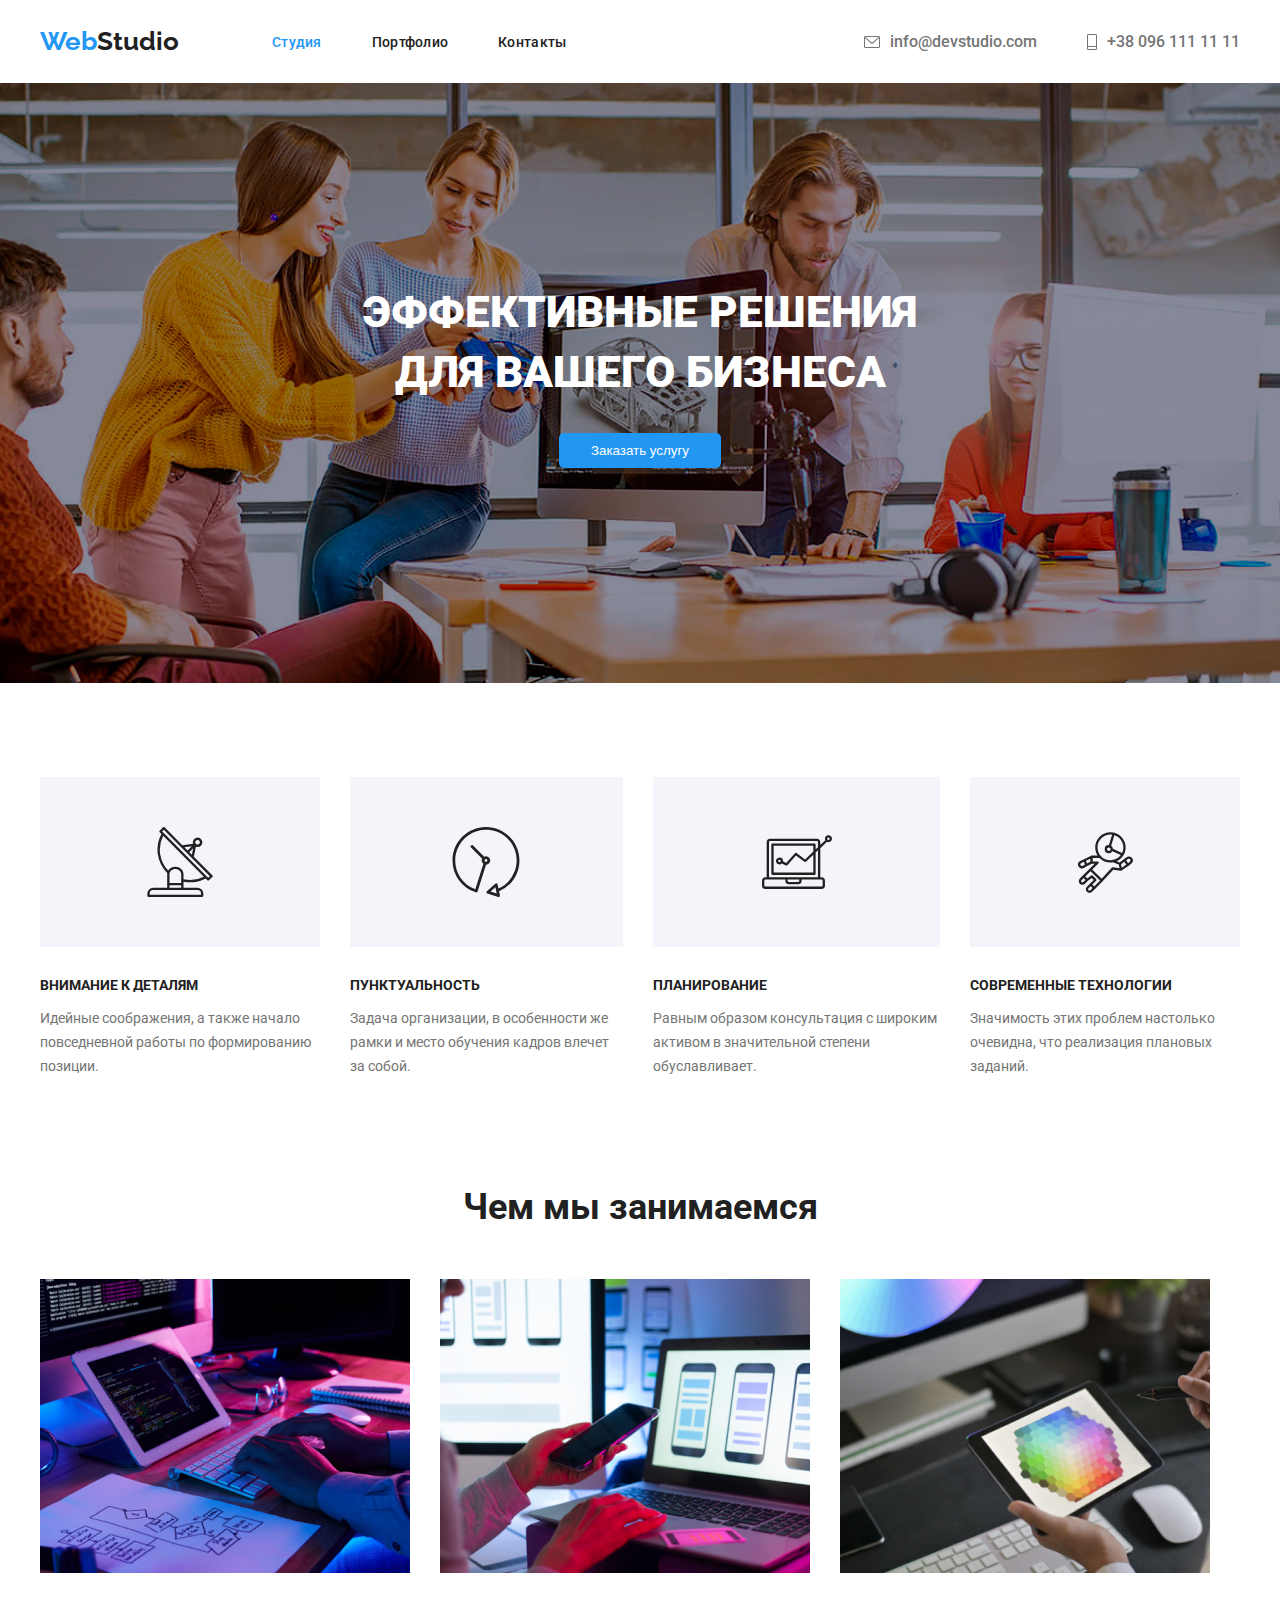
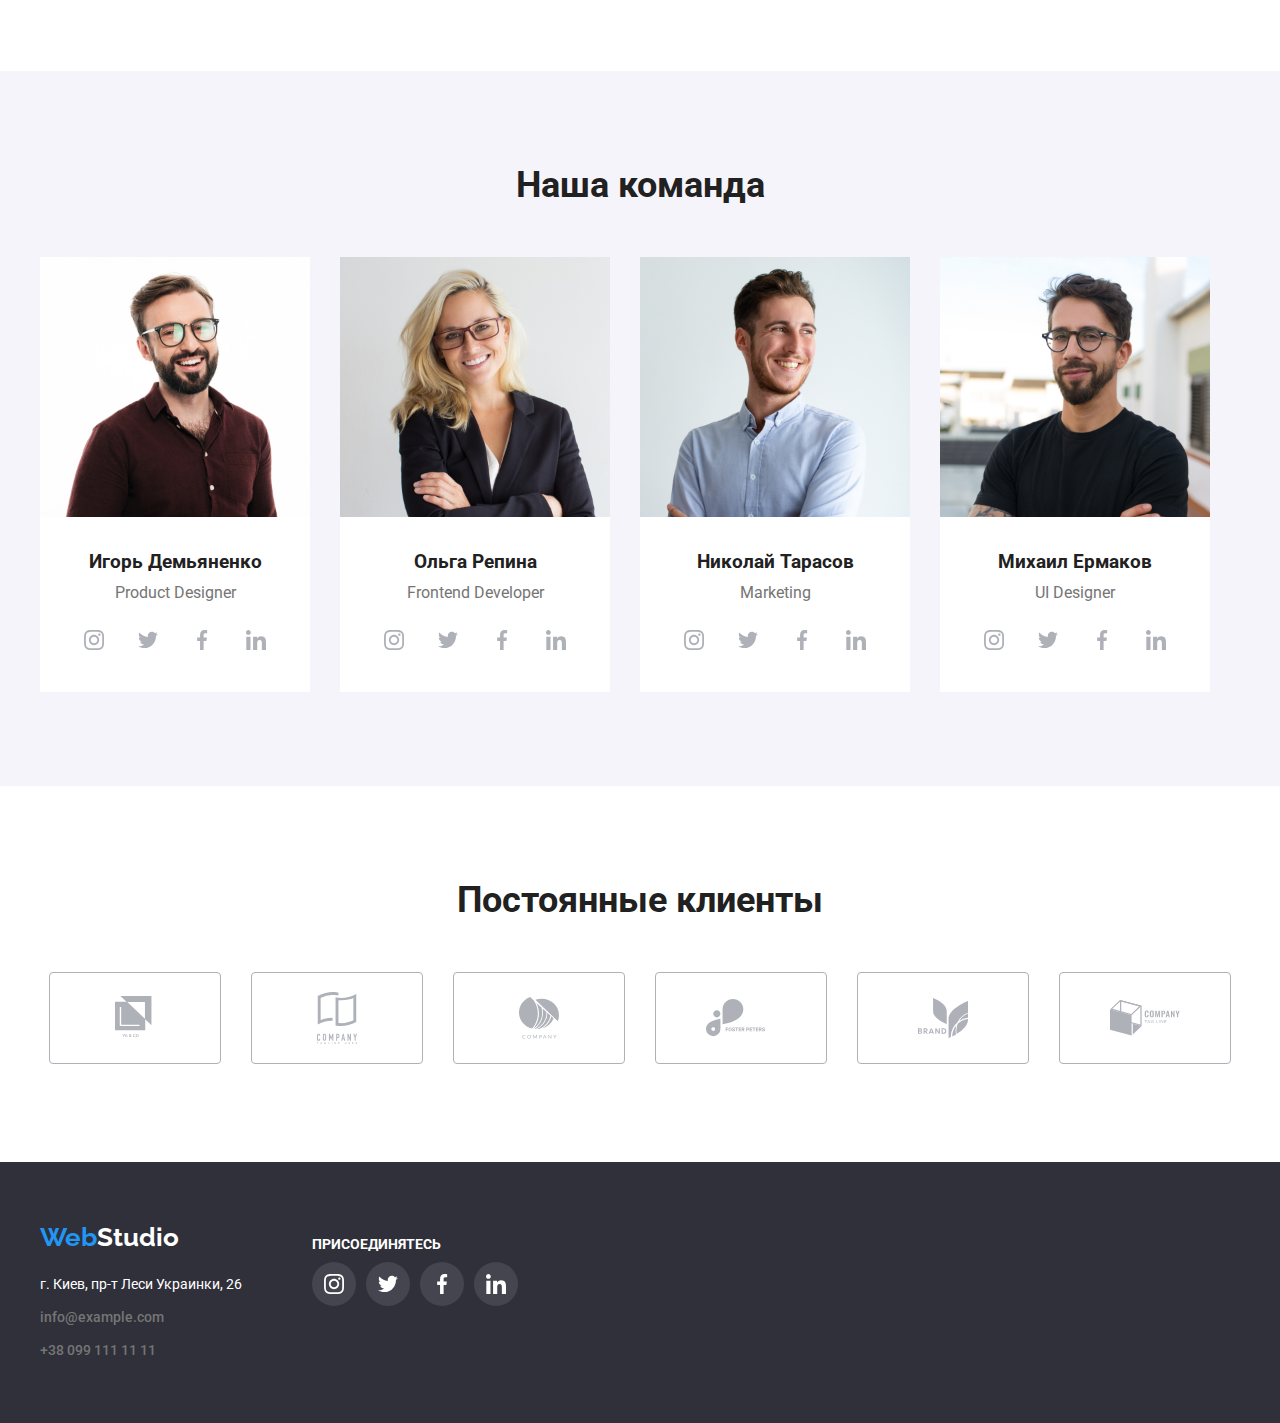
==== commit 2369a03b: "menyaet razmer ikonok" ====
--- a/index.html
+++ b/index.html
@@ -115,11 +115,18 @@
                         <h3 class="name-title">Игорь Демьяненко</h3>
                         <p class="name-text">Product Designer</p>
                         <ul class="social list">
-                            <li class="social-item"><a class="icon-instagram" href=""></a></li>
-                            <li class="social-item"><a class="icon-twitter" href=""></a></li>
-                            <li class="social-item"><a class="icon-facebook" href=""></a></li>
-                            <li class="social-item"><a class="icon-linkedin" href=""></a>
-                            </li>
+                            <li><a class="icons" href=""><svg class="social-icons" width="20px" height="20px">
+                                        <use href="./images/sprite.svg#instagram"></use>
+                                    </svg></a></li>
+                            <li><a class="icons" href=""><svg class="social-icons" width="20px" height="20px">
+                                        <use href="./images/sprite.svg#twitter"></use>
+                                    </svg></a></li>
+                            <li><a class="icons" href=""><svg class="social-icons" width="20px" height="20px">
+                                        <use href="./images/sprite.svg#facebook"></use>
+                                    </svg></a></li>
+                            <li><a class="icons" href=""><svg class="social-icons" width="20px" height="20px">
+                                        <use href="./images/sprite.svg#linkedin"></use>
+                                    </svg></a></li>
                         </ul>
                     </li>
                     <li class="team-item">
@@ -127,11 +134,18 @@
                         <h3 class="name-title">Ольга Репина</h3>
                         <p class="name-text">Frontend Developer</p>
                         <ul class="social list">
-                            <li class="social-item"><a class="icon-instagram" href=""></a></li>
-                            <li class="social-item"><a class="icon-twitter" href=""></a></li>
-                            <li class="social-item"><a class="icon-facebook" href=""></a></li>
-                            <li class="social-item"><a class="icon-linkedin" href=""></a>
-                            </li>
+                            <li><a class="icons" href=""><svg class="social-icons" width="20px" height="20px">
+                                        <use href="./images/sprite.svg#instagram"></use>
+                                    </svg></a></li>
+                            <li><a class="icons" href=""><svg class="social-icons" width="20px" height="20px">
+                                        <use href="./images/sprite.svg#twitter"></use>
+                                    </svg></a></li>
+                            <li><a class="icons" href=""><svg class="social-icons" width="20px" height="20px">
+                                        <use href="./images/sprite.svg#facebook"></use>
+                                    </svg></a></li>
+                            <li><a class="icons" href=""><svg class="social-icons" width="20px" height="20px">
+                                        <use href="./images/sprite.svg#linkedin"></use>
+                                    </svg></a></li>
                         </ul>
                     </li>
                     <li class="team-item">
@@ -139,28 +153,49 @@
                         <h3 class="name-title">Николай Тарасов</h3>
                         <p class="name-text">Marketing</p>
                         <ul class="social list">
-                            <li class="social-item"><a class="icon-instagram" href=""></a></li>
-                            <li class="social-item"><a class="icon-twitter" href=""></a></li>
-                            <li class="social-item"><a class="icon-facebook" href=""></a></li>
-                            <li class="social-item"><a class="icon-linkedin" href=""></a>
-                            </li>
-                        </ul>
-                    </li>
+                            <li><a class="icons" href=""><svg class="social-icons" width="20px" height="20px">
+                                        <use href="./images/sprite.svg#instagram"></use>
+                                    </svg></a></li>
+                            <li><a class="icons" href=""><svg class="social-icons" width="20px" height="20px">
+                                        <use href="./images/sprite.svg#twitter"></use>
+                                    </svg></a></li>
+                            <li><a class="icons" href=""><svg class="social-icons" width="20px" height="20px">
+                                        <use href="./images/sprite.svg#facebook"></use>
+                                    </svg></a></li>
+                            <li><a class="icons" href=""><svg class="social-icons" width="20px" height="20px">
+                                        <use href="./images/sprite.svg#linkedin"></use>
+                                    </svg></a></li>
+                        </ul>
+                    </li>
+
                     <li class="team-item">
                         <img src="./images/misha.jpg" alt="уидизайн" width="270" />
                         <h3 class="name-title">Михаил Ермаков</h3>
                         <p class="name-text">UI Designer</p>
                         <ul class="social list">
-                            <li class="social-item"><a class="icon-instagram" href=""></a></li>
-                            <li class="social-item"><a class="icon-twitter" href=""></a></li>
-                            <li class="social-item"><a class="icon-facebook" href=""></a></li>
-                            <li class="social-item"><a class="icon-linkedin" href=""></a>
-                            </li>
-                        </ul>
-                    </li>
-
-                </ul>
-            </div>
+                            <li><a class="icons" href=""><svg class="social-icons" width="20px" height="20px">
+                                        <use href="./images/sprite.svg#instagram"></use>
+                                    </svg></a></li>
+                            <li><a class="icons" href=""><svg class="social-icons" width="20px" height="20px">
+                                        <use href="./images/sprite.svg#twitter"></use>
+                                    </svg></a></li>
+                            <li><a class="icons" href=""><svg class="social-icons" width="20px" height="20px">
+                                        <use href="./images/sprite.svg#facebook"></use>
+                                    </svg></a></li>
+                            <li><a class="icons" href=""><svg class="social-icons" width="20px" height="20px">
+                                        <use href="./images/sprite.svg#linkedin"></use>
+                                    </svg></a></li>
+                        </ul>
+                    </li>
+                </ul>
+            </div>
+
+
+
+
+
+
+
 
 
         </section>
@@ -197,16 +232,31 @@
             </div>
             <div class="social-link content-box">
                 <p>ПРИCОЕДИНЯТЕCЬ</p>
+
                 <ul class="social-footer list">
-                    <li><a class="social-link-instagram" target="_blanck" href=""></a>
-                    </li>
-                    <li><a class="social-link-twitter" target="_blanck" href=""></a>
-                    </li>
-                    <li><a class="social-link-facebook" target="_blanck" href=""></a>
-                    </li>
-                    <li><a class="social-link-linkedin" target="_blanck" href=""></a>
-                    </li>
-                </ul>
+                    <li><a class="footer-icons" href="">
+                            <svg class="social-icon" width="20px" height="20px">
+                                <use href="./images/sprite.svg#instagram"></use>
+                            </svg></a></li>
+
+                    <li><a class="footer-icons" href="">
+                            <svg class="social-icon" width="20px" height="20px">
+                                <use href="./images/sprite.svg#twitter"></use>
+                            </svg></a></li>
+
+                    <li><a class="footer-icons" href="">
+                            <svg class="social-icon" width="20px" height="20px">
+                                <use href="./images/sprite.svg#facebook"></use>
+                            </svg></a></li>
+
+                    <li><a class="footer-icons" href="">
+                            <svg class="social-icon" width="20px" height="20px">
+                                <use href="./images/sprite.svg#linkedin"></use>
+                            </svg></a></li>
+
+                </ul>
+
+
             </div>
         </div>
     </footer>
--- a/css/style.css
+++ b/css/style.css
@@ -371,62 +371,35 @@
 
 .social {
   display: flex;
-}
-
-.social .icon-instagram {
-  display: block;
-  width: 20px;
-  height: 20px;
   padding: 0;
-  border: 0;
-  background-repeat: no-repeat;
-  background-position: center;
-  background-image: url("../images/instagram.svg");
-}
-
-.social .icon-twitter {
-  display: block;
-  width: 20px;
-  height: 20px;
-  padding: 0;
-  border: 0;
-  background-repeat: no-repeat;
-  background-position: center;
-  background-image: url("../images/twitter.svg");
-}
-
-.social .icon-facebook {
-  display: block;
-  width: 20px;
-  height: 20px;
-  padding: 0;
-  border: 0;
-  background-repeat: no-repeat;
-  background-position: center;
-  background-image: url("../images/facebook.svg");
-}
-
-.social .icon-linkedin {
-  display: block;
-  width: 20px;
-  height: 20px;
-  padding: 0;
-  border: 0;
-  background-repeat: no-repeat;
-  background-position: center;
-  background-image: url("../images/linkedin.svg");
+  margin-top: 0;
+  margin-bottom: 0;
+  justify-content: center;
+}
+
+.icons {
+  display: inline-flex;
+  justify-content: center;
+  align-items: center;
+  width: 44px;
+  height: 44px;
+  border-radius: 50%;
+  fill: #afb1b8;
+}
+
+.icons:hover {
+  fill: #ffffff;
+}
+
+.icons:hover {
+  fill: #ffffff;
+  background-color: var(--logo-color);
 }
 
 .social li {
-  padding: 12px 12px;
   margin-top: 16px;
   margin-bottom: 0;
   border-radius: 50%;
-}
-
-.social li:hover,
-.social li:focus {
-  background-color: var(--logo-color);
 }
 
 .social li:not(:last-child) {
@@ -457,7 +430,7 @@
   text-align: center;
 }
 
-.name-title {
+.social .name-title {
   font-weight: 500;
   font-size: 16px;
   line-height: 1.187;
@@ -565,7 +538,7 @@
 }
 
 .logo-icons li:not(:last-child) {
-  margin-right: 10px;
+  margin-right: 30px;
 }
 
 .logo-icons li:hover {
@@ -713,89 +686,33 @@
   color: #fff;
 }
 
+.social-footer li:not(:last-child) {
+  margin-right: 10px;
+}
+
 .social-footer {
-  margin: 0;
-}
-
-.social-link-instagram {
-  display: inline-block;
-  width: 40px;
-  height: 40px;
-  margin-top: 20px;
-  background-image: url(../images/instagram.svg);
-  background-repeat: no-repeat;
-  background-size: 20px;
-  background-position: center;
+  display: flex;
+  padding: 0;
+  margin-top: 10px;
+  margin-bottom: 0;
+}
+
+.footer-icons {
+  display: inline-flex;
+  justify-content: center;
+  align-items: center;
+  width: 44px;
+  height: 44px;
   border-radius: 50%;
   background-color: rgba(255, 255, 255, 0.1);
 }
 
-.social-link-twitter {
-  display: inline-block;
-  width: 40px;
-  height: 40px;
-  margin-top: 20px;
-  background-image: url(../images/twitter.svg);
-  background-repeat: no-repeat;
-  background-size: 20px;
-  background-position: center;
-  border-radius: 50%;
-  background-color: rgba(255, 255, 255, 0.1);
-}
-
-.social-link-facebook {
-  display: inline-block;
-  width: 40px;
-  height: 40px;
-  margin-top: 20px;
-  background-image: url(../images/facebook.svg);
-  background-repeat: no-repeat;
-  background-size: 20px;
-  background-position: center;
-  border-radius: 50%;
-  background-color: rgba(255, 255, 255, 0.1);
-}
-
-.social-link-linkedin {
-  display: inline-block;
-  width: 40px;
-  height: 40px;
-  margin-top: 20px;
-  background-image: url(../images/linkedin.svg);
-  background-repeat: no-repeat;
-  background-size: 20px;
-  background-position: center;
-  border-radius: 50%;
-  background-color: rgba(255, 255, 255, 0.1);
-}
-
-.social-link-instagram:hover,
-.social-link-instagram:focus {
+.footer-icons:hover {
   background-color: var(--logo-color);
 }
 
-.social-link-twitter:hover,
-.social-link-twitter:focus {
-  background-color: var(--logo-color);
-}
-
-.social-link-facebook:hover,
-.social-link-facebook:focus {
-  background-color: var(--logo-color);
-}
-
-.social-link-linkedin:hover,
-.social-link-linkedin:focus {
-  background-color: var(--logo-color);
-}
-
-.social-footer li:not(:last-child) {
-  margin-right: 10px;
-}
-
-.social-footer {
-  display: flex;
-  padding-left: 0;
+.social-icon {
+  fill: #fff;
 }
 
 .street {
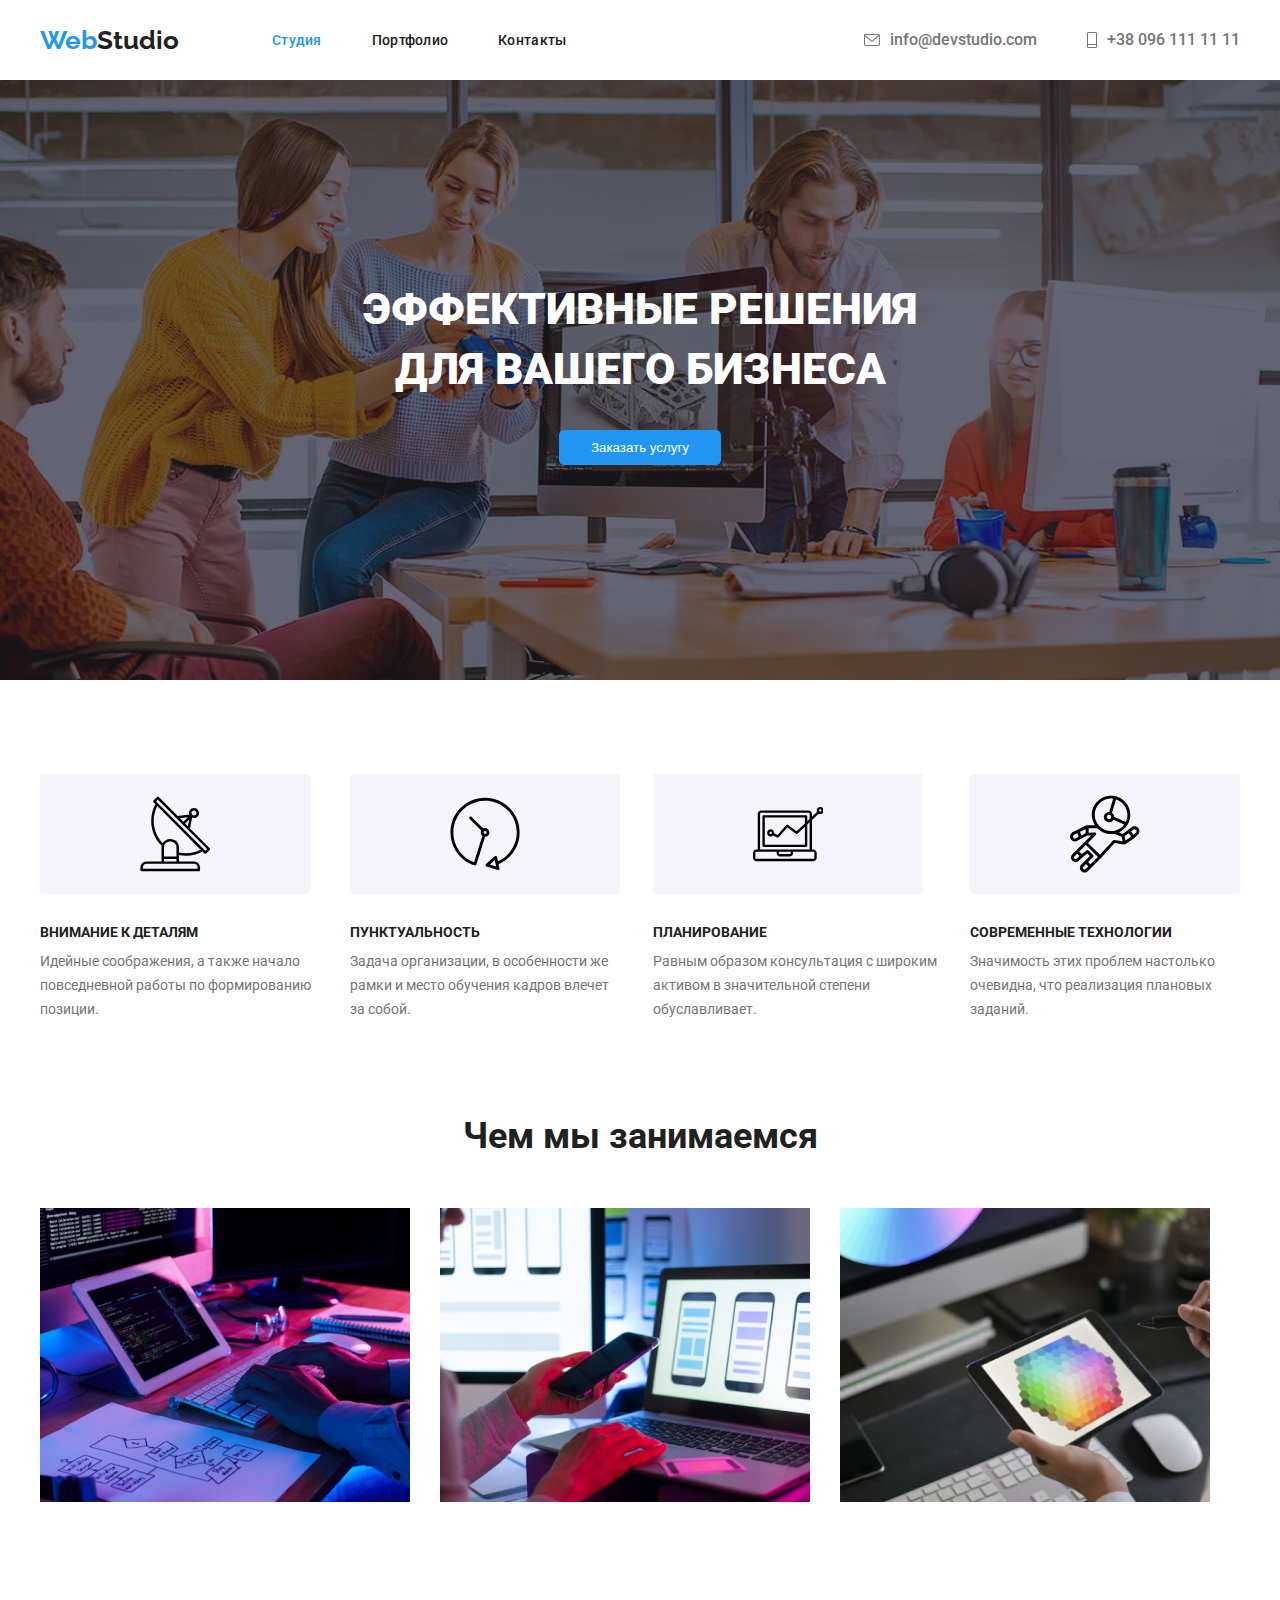
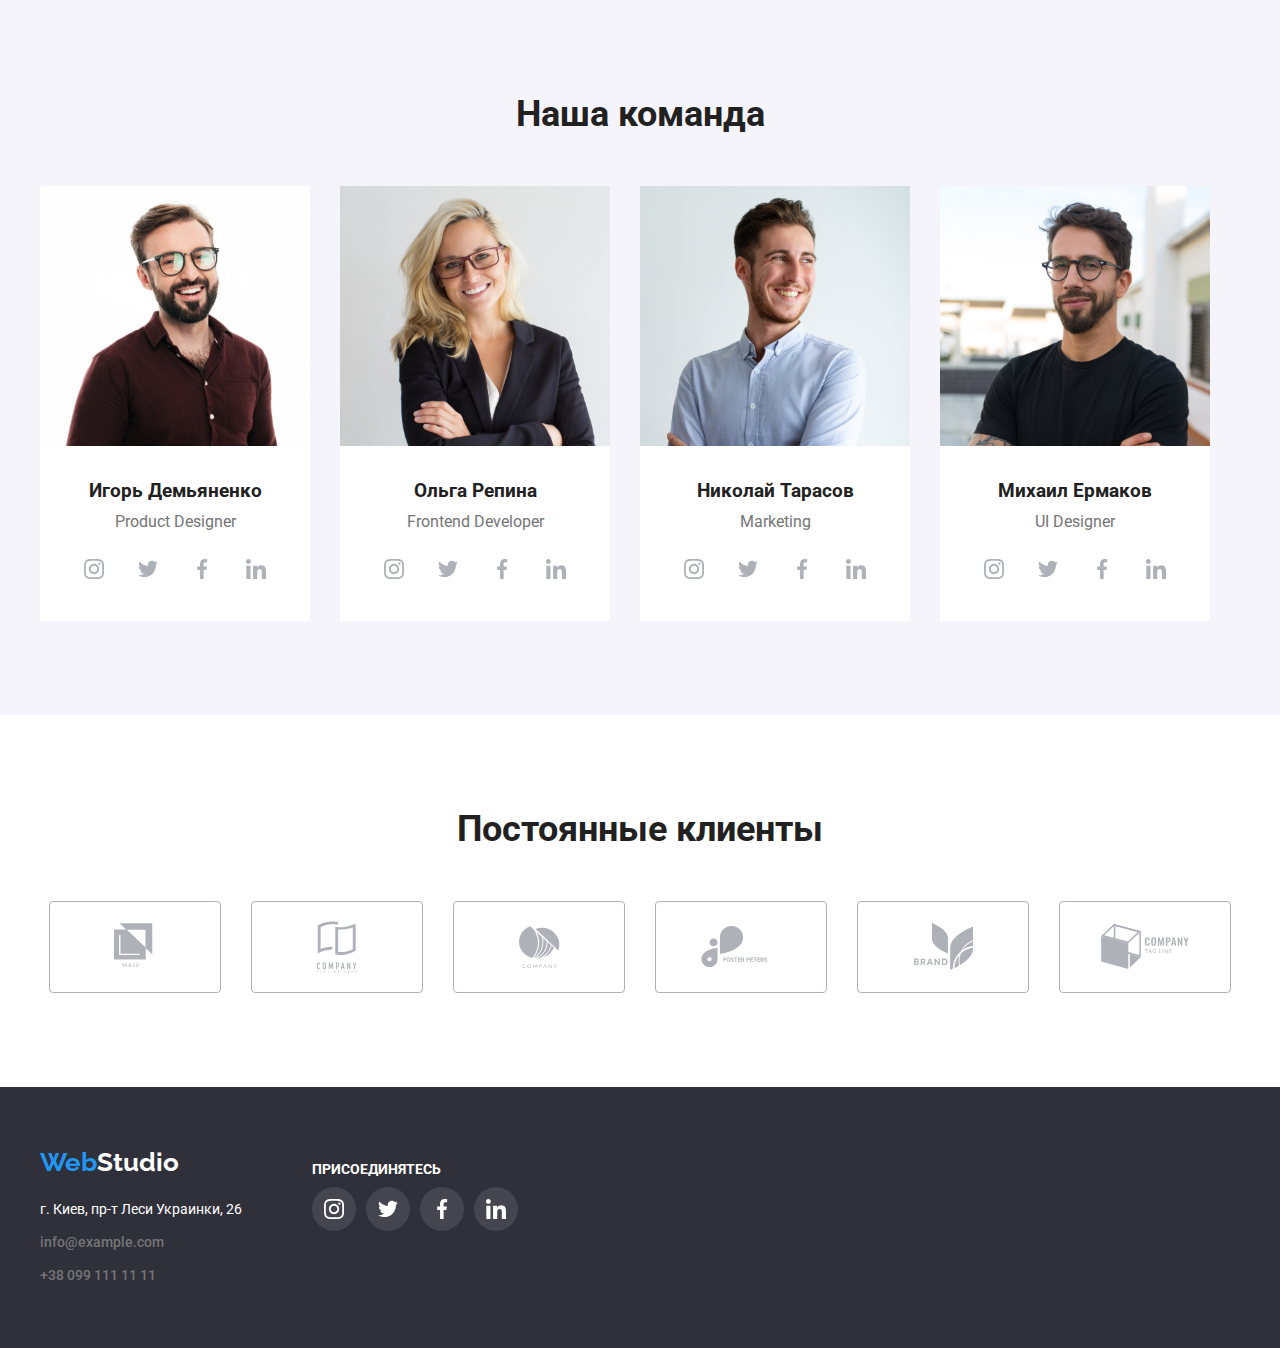
==== commit 5fbcf96b: "dobavlyaet gradient" ====
--- a/index.html
+++ b/index.html
@@ -20,7 +20,7 @@
 
     <header class="header">
         <div class="container">
-
+    
             <div class="nav">
                 <nav class="main-nav">
                     <a href=""><span class="web">Web</span><span class="high-studio">Studio</span></a>
@@ -31,14 +31,27 @@
                     </ul>
                 </nav>
                 <ul class="link-type list">
-                    <li class="item-info"><a class="link" href="mailto:info@devstudio.com">info@devstudio.com</a></li>
-                    <li class="item-info"><a class="link" href="tel:+380961111111">+38 096 111 11 11</a></li>
+                    <li class="item-info">
+    
+                        <a class="link" href="mailto:info@devstudio.com">
+                            <svg class="link-icon" width="16" height="12">
+                                <use href="./images/sprite.svg#konvert"></use>
+                            </svg>info@devstudio.com</a></li>
+    
+    
+    
+                    <li class="item-info">
+                        <a class="link" href="tel:+380961111111">
+                            <svg class="link-icon" width="10" height="16">
+                                <use href="./images/sprite.svg#tel"></use>
+                            </svg>+38 096 111 11 11</a></li>
                 </ul>
             </div>
         </div>
     </header>
-
+    
     <main>
+    
         <!--GLAVNYI ZAGOLOVOK-->
         <section class="primery-section">
             <div class="container">
@@ -49,13 +62,19 @@
                     <button class="order" type="button">Заказать услугу</button></div>
             </div>
         </section>
+    
+    
         <!--SPISOK KACHESTV-->
         <section class="second-section">
             <div class="container">
                 <h2 class="skryt">skroi menya</h2>
-
+    
                 <ul class="second-list list">
                     <li class="second-icon">
+                        <div class="second-skills">
+                            <svg class="second-sklills-icon" width="70" hight="70">
+                                <use href="./images/sprite.svg#antenna"></use>
+                            </svg></div>
                         <h3 class="second-title">ВНИМАНИЕ К ДЕТАЛЯМ</h3>
                         <p class="second-text">
                             Идейные соображения, а также начало повседневной работы по
@@ -63,6 +82,10 @@
                         </p>
                     </li>
                     <li class="second-icon">
+                        <div class="second-skills">
+                            <svg class="second-sklills-icon" width="70" hight="70">
+                                <use href="./images/sprite.svg#clock"></use>
+                            </svg></div>
                         <h3 class="second-title">ПУНКТУАЛЬНОСТЬ</h3>
                         <p class="second-text">
                             Задача организации, в особенности же рамки и место обучения кадров
@@ -70,12 +93,20 @@
                         </p>
                     </li>
                     <li class="second-icon">
+                        <div class="second-skills">
+                            <svg class="second-sklills-icon" width="70" hight="70">
+                                <use href="./images/sprite.svg#diagramm"></use>
+                            </svg></div>
                         <h3 class="second-title">ПЛАНИРОВАНИЕ</h3>
                         <p class="second-text">
                             Равным образом консультация с широким активом в значительной степени обуславливает.
                         </p>
                     </li>
                     <li class="second-icon">
+                        <div class="second-skills">
+                            <svg class="second-sklills-icon" width="70" hight="70">
+                                <use href="./images/sprite.svg#astronavt"></use>
+                            </svg></div>
                         <h3 class="second-title">СОВРЕМЕННЫЕ ТЕХНОЛОГИИ</h3>
                         <p class="second-text">
                             Значимость этих проблем настолько очевидна, что реализация
@@ -85,10 +116,10 @@
                 </ul>
             </div>
         </section>
-
+    
         <!--WHAT WE DO-->
         <section class="foto-section">
-
+    
             <div class="container">
                 <h2 class="second-big-title">Чем мы занимаемся</h2>
                 <ul class="second-item list">
@@ -103,7 +134,7 @@
                     </li>
                 </ul>
             </div>
-
+    
         </section>
         <!--SPISOK SOTRUDNIKOV-->
         <section class="tretii-section">
@@ -167,7 +198,7 @@
                                     </svg></a></li>
                         </ul>
                     </li>
-
+    
                     <li class="team-item">
                         <img src="./images/misha.jpg" alt="уидизайн" width="270" />
                         <h3 class="name-title">Михаил Ермаков</h3>
@@ -189,36 +220,60 @@
                     </li>
                 </ul>
             </div>
-
-
-
-
-
-
-
-
-
+    
+    
+    
+    
+    
+    
+    
+    
+    
         </section>
         <!--KLIENTY-->
         <section class="client">
             <div class="container">
                 <h2 class="tretii-big-title">Поcтоянные клиенты</h2>
                 <ul class="logo-icons list">
-                    <li><a class="company-icons1" href=""></a></li>
-                    <li><a class="company-icons2" href=""></a></li>
-                    <li><a class="company-icons3" href=""></a></li>
-                    <li><a class="company-icons4" href=""></a></li>
-                    <li><a class="company-icons5" href=""></a></li>
-                    <li><a class="company-icons6" href=""></a></li>
+                    <li><a class="company-icons" href="">
+                            <svg width="42.27" height="49.23">
+                                <use href="./images/sprite.svg#logo1"></use>
+                            </svg>
+                        </a></li>
+                    <li><a class="company-icons" href="">
+                            <svg width="40" height="52">
+                                <use href="./images/sprite.svg#logo2"></use>
+                            </svg>
+                        </a></li>
+                    <li><a class="company-icons" href="">
+                            <svg width="41" height="42.6">
+                                <use href="./images/sprite.svg#logo3"></use>
+                            </svg>
+                        </a></li>
+                    <li><a class="company-icons" href="">
+                            <svg width="79.66" height="42.02">
+                                <use href="./images/sprite.svg#logo4"></use>
+                            </svg>
+                        </a></li>
+                    <li><a class="company-icons" href="">
+                            <svg width="59" height="47">
+                                <use href="./images/sprite.svg#logo5"></use>
+                            </svg>
+                        </a></li>
+                    <li><a class="company-icons" href="">
+                            <svg width="88.48" height="45.44">
+                                <use href="./images/sprite.svg#logo6"></use>
+                            </svg>
+                        </a></li>
                 </ul>
             </div>
         </section>
     </main>
     <!--KONEC-->
-
+    
     <footer>
         <div class="container flexbox">
-
+    
             <div class="content-box">
                 <a href="index.html"><span class="web">Web</span><span class="under-studio">Studio</span></a>
                 <address class="street">
@@ -228,39 +283,39 @@
                         <li><a class="link" href="tel:+380961111111">+38 099 111 11 11</a></li>
                     </ul>
                 </address>
-
+    
             </div>
             <div class="social-link content-box">
                 <p>ПРИCОЕДИНЯТЕCЬ</p>
-
+    
                 <ul class="social-footer list">
                     <li><a class="footer-icons" href="">
                             <svg class="social-icon" width="20px" height="20px">
                                 <use href="./images/sprite.svg#instagram"></use>
                             </svg></a></li>
-
+    
                     <li><a class="footer-icons" href="">
                             <svg class="social-icon" width="20px" height="20px">
                                 <use href="./images/sprite.svg#twitter"></use>
                             </svg></a></li>
-
+    
                     <li><a class="footer-icons" href="">
                             <svg class="social-icon" width="20px" height="20px">
                                 <use href="./images/sprite.svg#facebook"></use>
                             </svg></a></li>
-
+    
                     <li><a class="footer-icons" href="">
                             <svg class="social-icon" width="20px" height="20px">
                                 <use href="./images/sprite.svg#linkedin"></use>
                             </svg></a></li>
-
-                </ul>
-
-
+    
+                </ul>
+    
+    
             </div>
         </div>
     </footer>
-
-</body>
-
-</html>+    
+    </body>
+    
+    </html>--- a/css/style.css
+++ b/css/style.css
@@ -142,29 +142,23 @@
   align-items: center;
 }
 
-.item-info::before {
+.link {
+  display: flex;
+  align-items: center;
+  fill: #757575;
+}
+
+.link-icon {
   margin-right: 10px;
-  content: "";
-  background-size: contain;
-  background-position: center;
-  background-repeat: no-repeat;
-}
-
-.item-info:nth-child(1)::before {
-  display: inline-block;
-  width: 16px;
-  height: 12px;
-  background-image: url("../images/konvert.svg");
-}
-
-.item-info:nth-child(2)::before {
-  display: inline-block;
-  width: 10px;
-  height: 16px;
-  background-image: url("../images/tel.svg");
-}
-
-.link-type .item-info {
+}
+
+.link:hover,
+.link:focus {
+  color: var(--logo-color);
+  fill: var(--logo-color);
+}
+
+.item-info {
   margin-right: 50px;
 }
 
@@ -182,11 +176,6 @@
 
 .link-type a {
   color: var(--primery-text-color);
-}
-
-.link-type .link:hover,
-.link-type .link:focus {
-  color: var(--logo-color);
 }
 
 .primery-section {
@@ -194,12 +183,17 @@
   height: 600px;
   margin-left: auto;
   margin-right: auto;
-  background-image: url("../images/overlay.jpg");
-  background-color: rgba(47, 48, 58, 0.4);
+  background-image: linear-gradient(
+      to right,
+      rgba(47, 48, 58, 0.4),
+      rgba(47, 48, 58, 0.4)
+    ),
+    url("../images/overlay.jpg");
   background-repeat: no-repeat;
   background-position: center;
   background-size: cover;
 }
+
 .primery-section .order {
   color: #fff;
   background-color: var(--logo-color);
@@ -260,32 +254,14 @@
   margin-right: 0;
 }
 
-.second-icon::before {
-  display: block;
+.second-skills {
+  display: flex;
+  justify-content: center;
+  align-items: center;
+  border-radius: 4px;
+  width: 270px;
+  height: 120px;
   background-color: #f5f4fa;
-  height: 120px;
-  content: "";
-  background-size: auto;
-  background-repeat: no-repeat;
-  background-position: center;
-  margin-bottom: 30px;
-  padding: 25px 102px;
-}
-
-.second-icon:nth-child(1)::before {
-  background-image: url("../images/antenna.svg");
-}
-
-.second-icon:nth-child(2)::before {
-  background-image: url("../images/clock.svg");
-}
-
-.second-icon:nth-child(3)::before {
-  background-image: url("../images/diagramm.svg");
-}
-
-.second-icon:nth-child(4)::before {
-  background-image: url("../images/astronavt.svg");
 }
 
 .second-container {
@@ -296,12 +272,15 @@
 }
 
 .second-title {
+  margin-top: 30px;
+  margin-bottom: 10px;
   font-weight: bold;
   font-size: 14px;
   line-height: 1.142;
 }
 
 .second-text {
+  margin: 0;
   font-weight: normal;
   font-size: 14px;
   line-height: 1.714;
@@ -387,11 +366,8 @@
   fill: #afb1b8;
 }
 
-.icons:hover {
-  fill: #ffffff;
-}
-
-.icons:hover {
+.icons:hover,
+.icons:focus {
   fill: #ffffff;
   background-color: var(--logo-color);
 }
@@ -465,82 +441,22 @@
   margin-left: auto;
 }
 
-.company-icons1 {
+.company-icons {
   display: inline-block;
+  display: flex;
+  justify-content: center;
+  align-items: center;
   width: 170px;
   height: 90px;
-  background-image: url(../images/logo1.svg);
-  background-repeat: no-repeat;
-  background-size: 40px;
   border: 1px solid #afb1b8;
   border-radius: 4px;
-  background-position: center;
-}
-
-.company-icons2 {
-  display: inline-block;
-  width: 170px;
-  height: 90px;
-  background-image: url(../images/logo2.svg);
-  background-repeat: no-repeat;
-  background-size: 40px;
-  border: 1px solid #afb1b8;
-  border-radius: 4px;
-  background-position: center;
-}
-
-.company-icons3 {
-  display: inline-block;
-  width: 170px;
-  height: 90px;
-  background-image: url(../images/logo3.svg);
-  background-repeat: no-repeat;
-  background-size: 40px;
-  border: 1px solid #afb1b8;
-  border-radius: 4px;
-  background-position: center;
-}
-
-.company-icons4 {
-  display: inline-block;
-  width: 170px;
-  height: 90px;
-  background-image: url(../images/logo4.svg);
-  background-repeat: no-repeat;
-  background-size: 70px;
-  border: 1px solid #afb1b8;
-  border-radius: 4px;
-  background-position: center;
-}
-
-.company-icons5 {
-  display: inline-block;
-  width: 170px;
-  height: 90px;
-  background-image: url(../images/logo5.svg);
-  background-repeat: no-repeat;
-  background-size: 50px;
-  border: 1px solid #afb1b8;
-  border-radius: 4px;
-  background-position: center;
-}
-
-.company-icons6 {
-  display: inline-block;
-  width: 170px;
-  height: 90px;
-  background-image: url(../images/logo6.svg);
-  background-repeat: no-repeat;
-  background-size: 70px;
-  border: 1px solid #afb1b8;
-  border-radius: 4px;
-  background-position: center;
 }
 
 .logo-icons li:not(:last-child) {
   margin-right: 30px;
 }
 
+.logo-icons li:hover,
 .logo-icons li:hover {
   color: var(--logo-color);
 }
@@ -707,7 +623,8 @@
   background-color: rgba(255, 255, 255, 0.1);
 }
 
-.footer-icons:hover {
+.footer-icons:hover,
+.footer-icons:focus {
   background-color: var(--logo-color);
 }
 
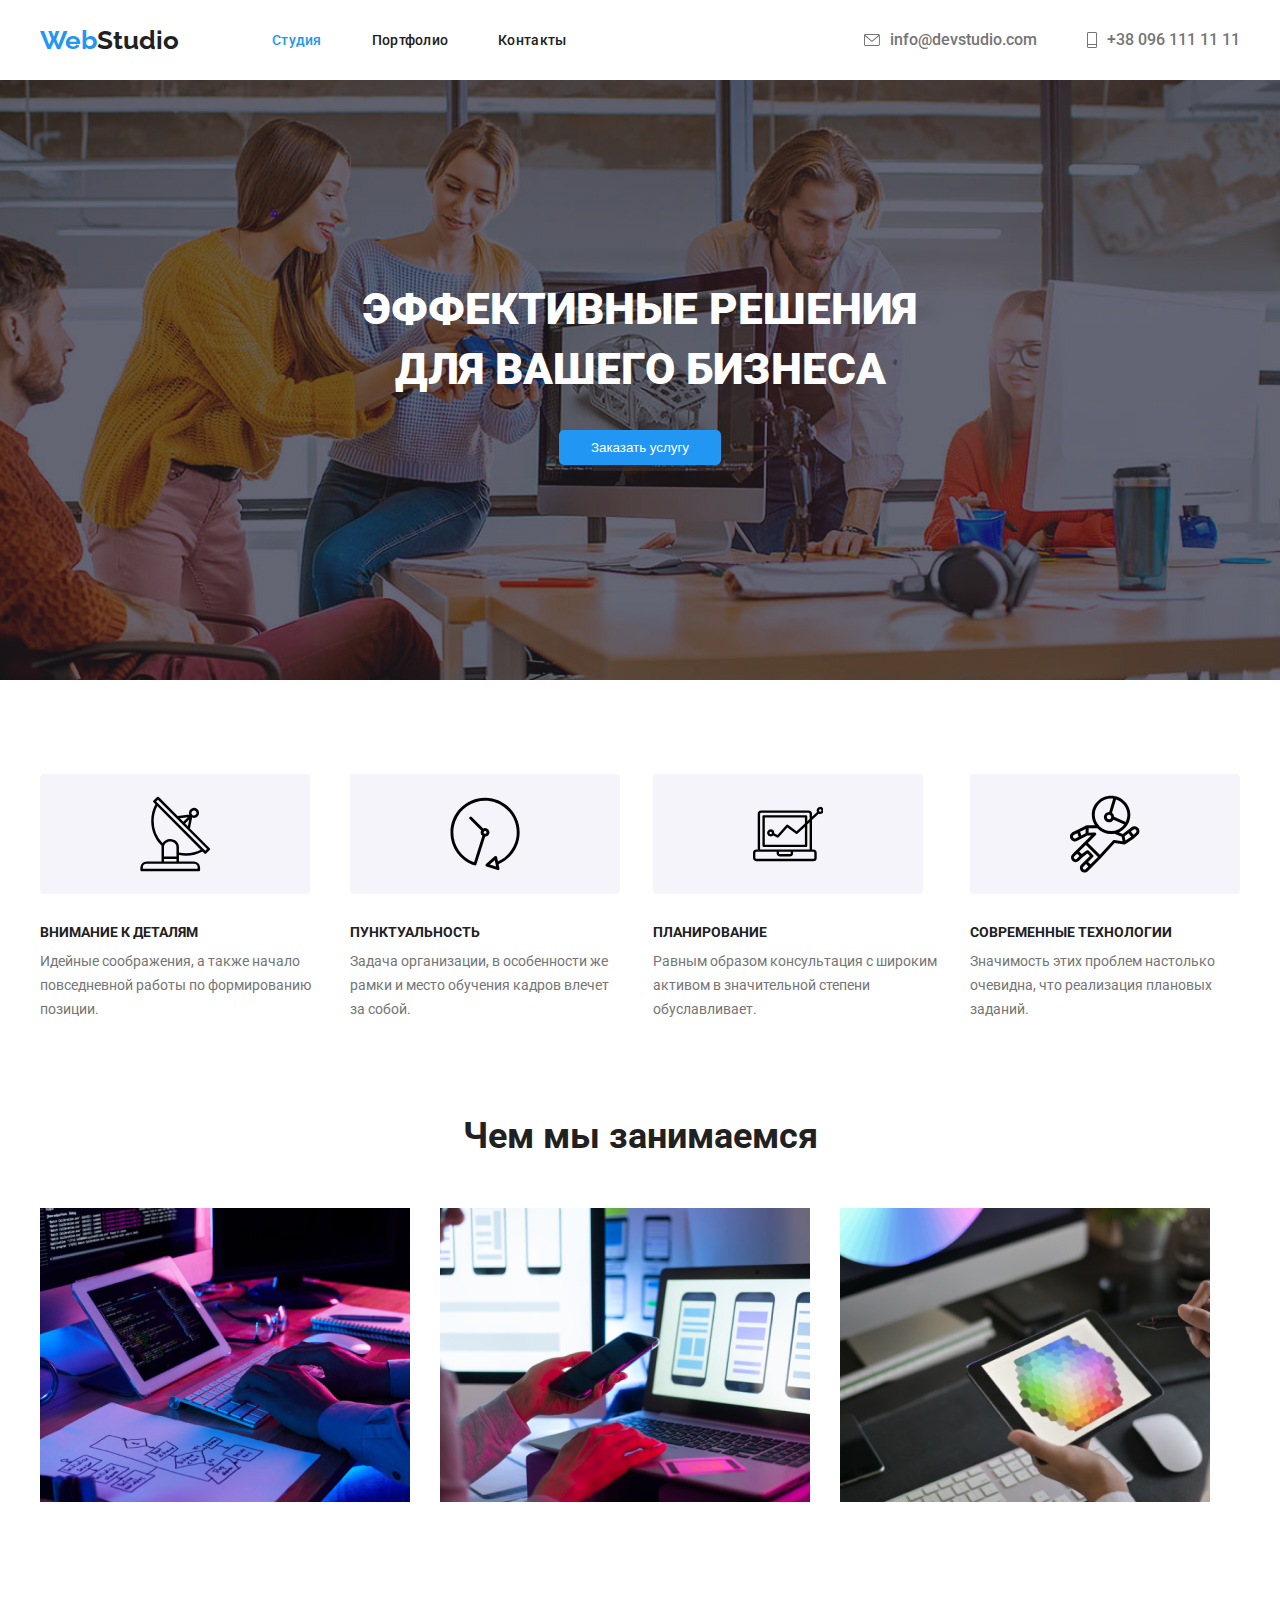
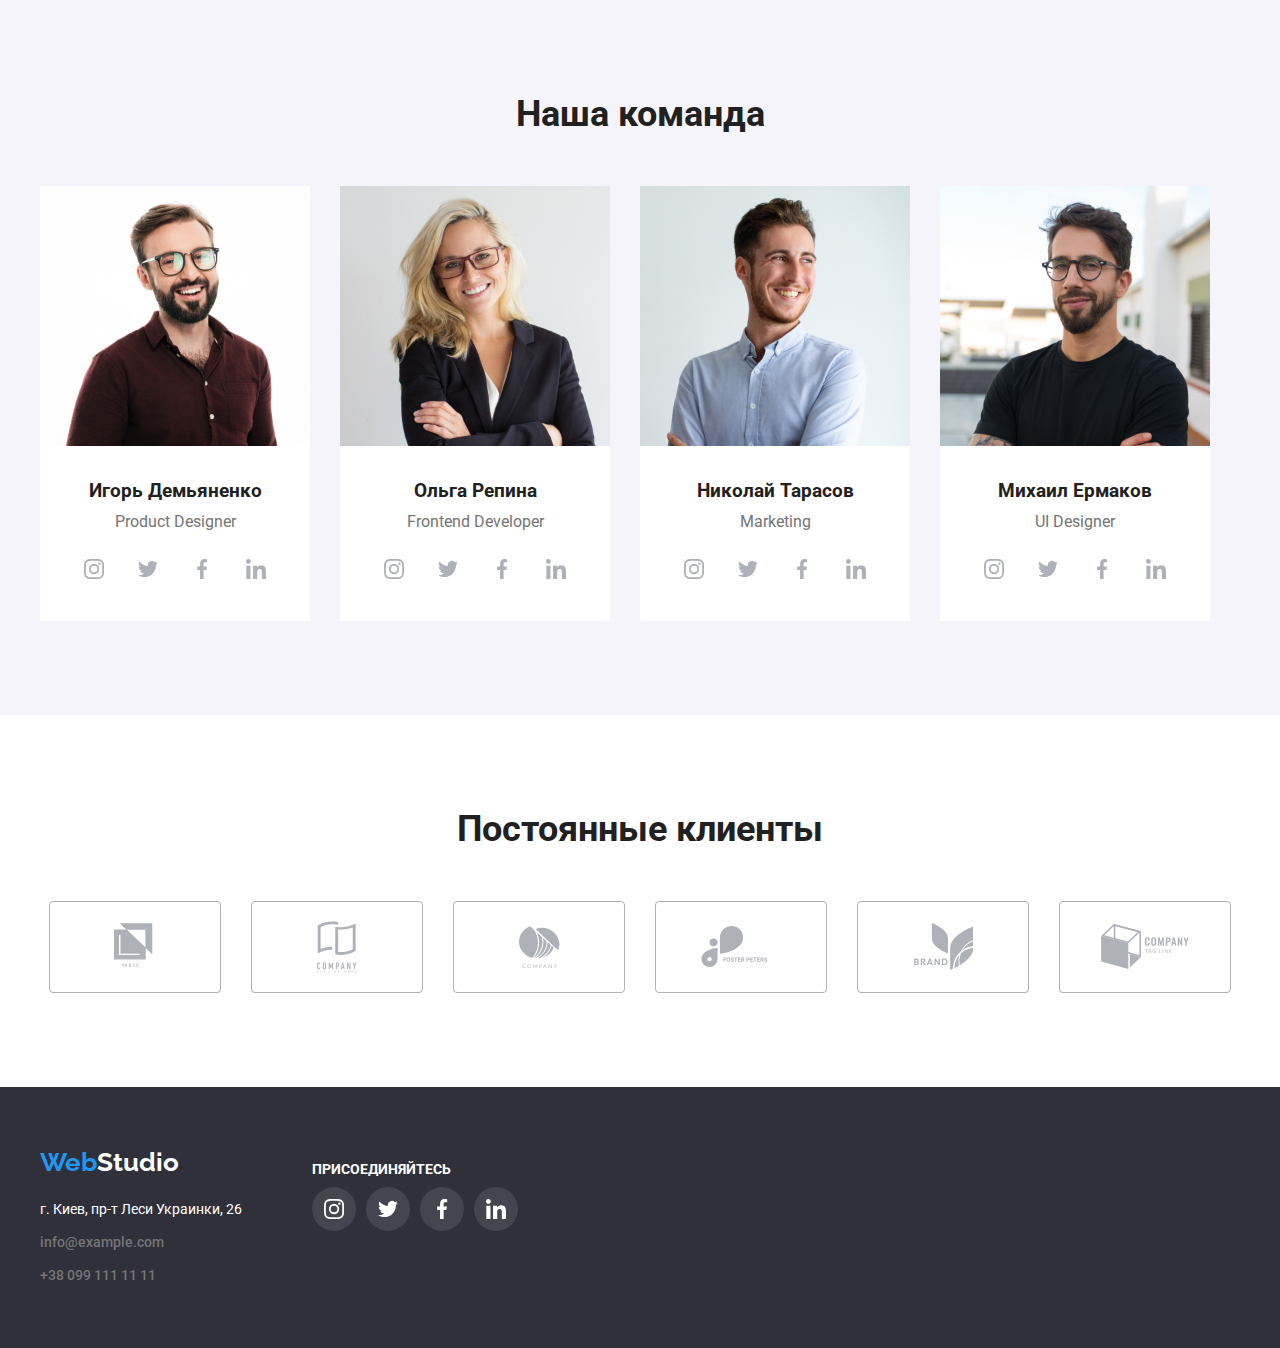
==== commit 64d7c444: "ispravlyaet oshibku v slove v footer" ====
--- a/index.html
+++ b/index.html
@@ -286,7 +286,7 @@
     
             </div>
             <div class="social-link content-box">
-                <p>ПРИCОЕДИНЯТЕCЬ</p>
+                <p>ПРИCОЕДИНЯЙТЕCЬ</p>
     
                 <ul class="social-footer list">
                     <li><a class="footer-icons" href="">
--- a/css/style.css
+++ b/css/style.css
@@ -442,7 +442,6 @@
 }
 
 .company-icons {
-  display: inline-block;
   display: flex;
   justify-content: center;
   align-items: center;
@@ -450,6 +449,14 @@
   height: 90px;
   border: 1px solid #afb1b8;
   border-radius: 4px;
+  fill: #afb1b8;
+}
+
+.company-icons:hover,
+.company-icons:focus {
+  border: 1px solid #2196f3;
+  color: var(--logo-color);
+  fill: var(--logo-color);
 }
 
 .logo-icons li:not(:last-child) {
@@ -458,15 +465,18 @@
 
 .logo-icons li:hover,
 .logo-icons li:hover {
+  fill: var(--logo-color);
   color: var(--logo-color);
 }
 
 .primery-main {
-  background-color: #fff;
+  background-color: #ffffff;
+  padding-top: 94px;
+  padding-bottom: 94px;
+}
+
+.portfolio {
   border: 1px solid #ececec;
-  padding-top: 100px;
-
-  padding-bottom: 94px;
 }
 
 .primery-div {
@@ -485,34 +495,176 @@
 }
 
 .main-list li {
+  border-radius: 4px;
+  margin-right: 8px;
+}
+/* .main-list li {
+  display: inline-flex;
+  justify-content: center;
+  text-align: center;
+  padding: 6px 22px;
+  border-radius: 4px;
+  margin-right: 8px;
+} */
+
+.main-list li:last-child {
+  margin-right: 0;
+}
+
+.main-list-filtr {
+  display: inline-block;
+  padding: 6px 22px;
+  font-weight: 500;
+  font-size: 16px;
+  line-height: 1.625;
+  text-align: center;
+  background-color: #f5f4fa;
+  color: var(--primery-title-color);
+  border: transparent;
+  cursor: pointer;
+  border-radius: 4px;
+}
+
+/* .main-item:nth-child(1) {
+  width: 73px;
+  height: 38px;
+}
+
+.main-item:nth-child(2) {
+  width: 128px;
+  height: 38px;
+}
+
+.main-item:nth-child(3) {
+  width: 145px;
+  height: 38px;
+}
+
+.main-item:nth-child(4) {
+  width: 103px;
+  height: 38px;
+}
+
+.main-item:nth-child(5) {
+  width: 130px;
+  height: 38px;
+} */
+
+.main-list-filtr:hover {
+  background-color: var(--logo-color);
+  color: #fff;
   box-shadow: 0px 3px 1px rgba(0, 0, 0, 0.1), 0px 1px 2px rgba(0, 0, 0, 0.08),
     0px 2px 2px rgba(0, 0, 0, 0.12);
-  border-radius: 4px;
-  margin-right: 8px;
-}
-
-.main-list li:last-child {
-  margin-right: 0;
-}
-
-.main-list-filtr {
-  width: 128px;
-  height: 38px;
+}
+
+/* .main-list-filtr2:hover {
+  background-color: var(--logo-color);
+  color: #fff;
+  box-shadow: 0px 3px 1px rgba(0, 0, 0, 0.1), 0px 1px 2px rgba(0, 0, 0, 0.08),
+    0px 2px 2px rgba(0, 0, 0, 0.12);
+}
+
+.main-list-filtr3:hover {
+  background-color: var(--logo-color);
+  color: #fff;
+  box-shadow: 0px 3px 1px rgba(0, 0, 0, 0.1), 0px 1px 2px rgba(0, 0, 0, 0.08),
+    0px 2px 2px rgba(0, 0, 0, 0.12);
+}
+
+.main-list-filtr4:hover {
+  background-color: var(--logo-color);
+  color: #fff;
+  box-shadow: 0px 3px 1px rgba(0, 0, 0, 0.1), 0px 1px 2px rgba(0, 0, 0, 0.08),
+    0px 2px 2px rgba(0, 0, 0, 0.12);
+}
+
+.main-list-filtr5:hover {
+  background-color: var(--logo-color);
+  color: #fff;
+  box-shadow: 0px 3px 1px rgba(0, 0, 0, 0.1), 0px 1px 2px rgba(0, 0, 0, 0.08),
+    0px 2px 2px rgba(0, 0, 0, 0.12);
+}
+
+.main-list-filtr1 {
+  width: 73px;
+  height: 38px;
+  padding: 6px 22px;
   font-weight: 500;
   font-size: 16px;
   line-height: 1.625;
   background-color: #f5f4fa;
   color: var(--primery-title-color);
   border: transparent;
-  align-items: center;
   cursor: pointer;
+  border-radius: 4px;
+}
+
+.main-list-filtr2 {
+  width: 128px;
+  height: 38px;
+  padding: 6px 22px;
+  font-weight: 500;
+  font-size: 16px;
+  line-height: 1.625;
+  background-color: #f5f4fa;
+  color: var(--primery-title-color);
+  border: transparent;
+  cursor: pointer;
+
+  border-radius: 4px;
+}
+
+.main-list-filtr3 {
+  width: 145px;
+  height: 38px;
+  padding: 6px 22px;
+  font-weight: 500;
+  font-size: 16px;
+  line-height: 1.625;
+  background-color: #f5f4fa;
+  color: var(--primery-title-color);
+  border: transparent;
+  cursor: pointer;
+  border-radius: 4px;
+}
+
+.main-list-filtr4 {
+  width: 103px;
+  height: 38px;
+  padding: 6px 22px;
+  font-weight: 500;
+  font-size: 16px;
+  line-height: 1.625;
+  background-color: #f5f4fa;
+  color: var(--primery-title-color);
+  border: transparent;
+  cursor: pointer;
+  border-radius: 4px;
+}
+
+.main-list-filtr5 {
+  width: 130px;
+  height: 38px;
+  padding: 6px 22px;
+  font-weight: 500;
+  font-size: 16px;
+  line-height: 1.625;
+  background-color: #f5f4fa;
+  color: var(--primery-title-color);
+  border: transparent;
+  cursor: pointer;
+  border-radius: 4px;
+} */
+
+.div-foto {
+  padding-top: 20px;
 }
 
 .main-foto {
   display: flex;
   flex-wrap: wrap;
   margin: 0;
-  padding-top: 50px;
+  padding: 50;
   padding-left: 0;
   padding-right: 0;
   padding-bottom: 0;
@@ -523,13 +675,19 @@
   margin-right: 30px;
   margin-top: 30px;
   padding-bottom: 20px;
-  background: #ffffff;
+  background-color: #ffffff;
   border: 1px solid #eeeeee;
   box-sizing: border-box;
 }
 
 .main-foto li:nth-child(3n) {
   margin-right: 0;
+}
+
+.main-foto li:hover,
+.main-foto li:focus {
+  box-shadow: 0px 1px 1px rgba(0, 0, 0, 0.12), 0px 4px 4px rgba(0, 0, 0, 0.06),
+    1px 4px 6px rgba(0, 0, 0, 0.16);
 }
 
 .tovar {
@@ -551,12 +709,6 @@
   margin-bottom: 0;
   padding-left: 24px;
   padding-right: 24px;
-}
-
-.main-list-filtr:hover,
-.main-list-filtr:focus {
-  background-color: var(--logo-color);
-  color: #fff;
 }
 
 footer {
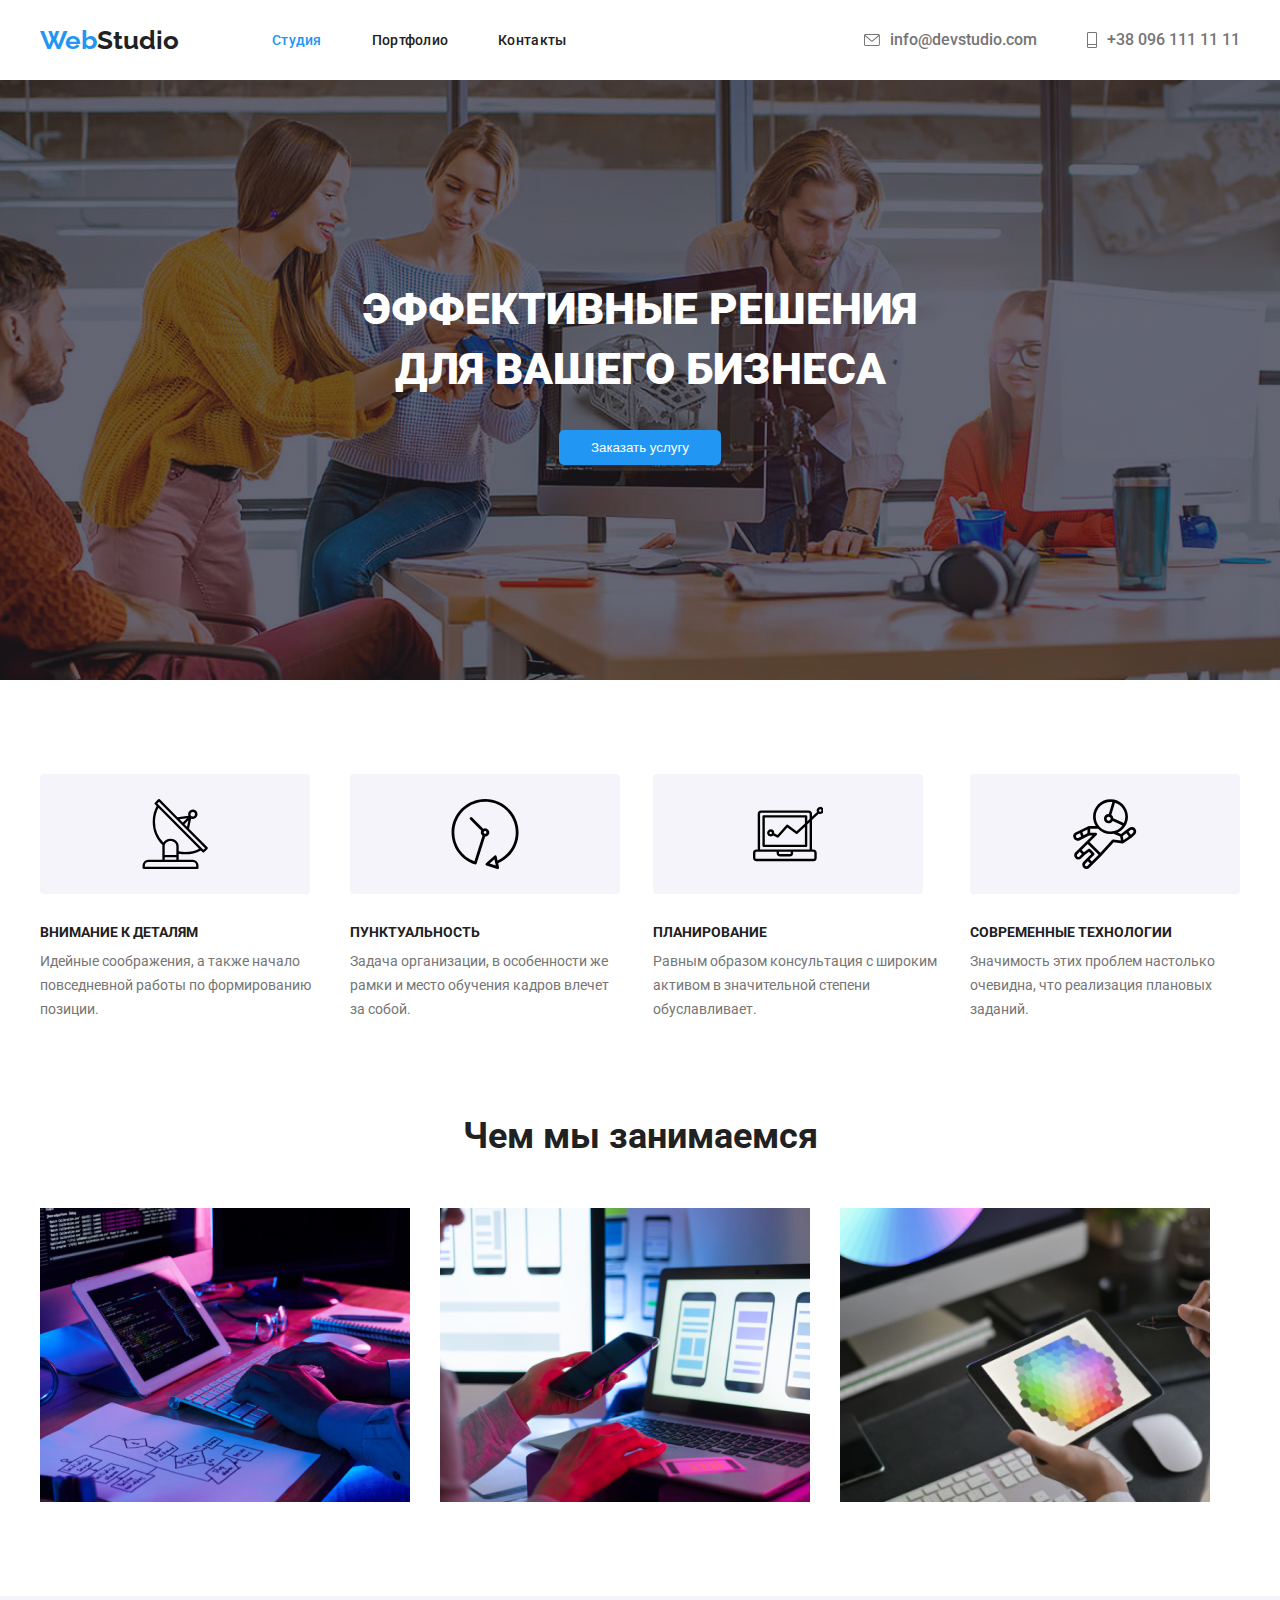
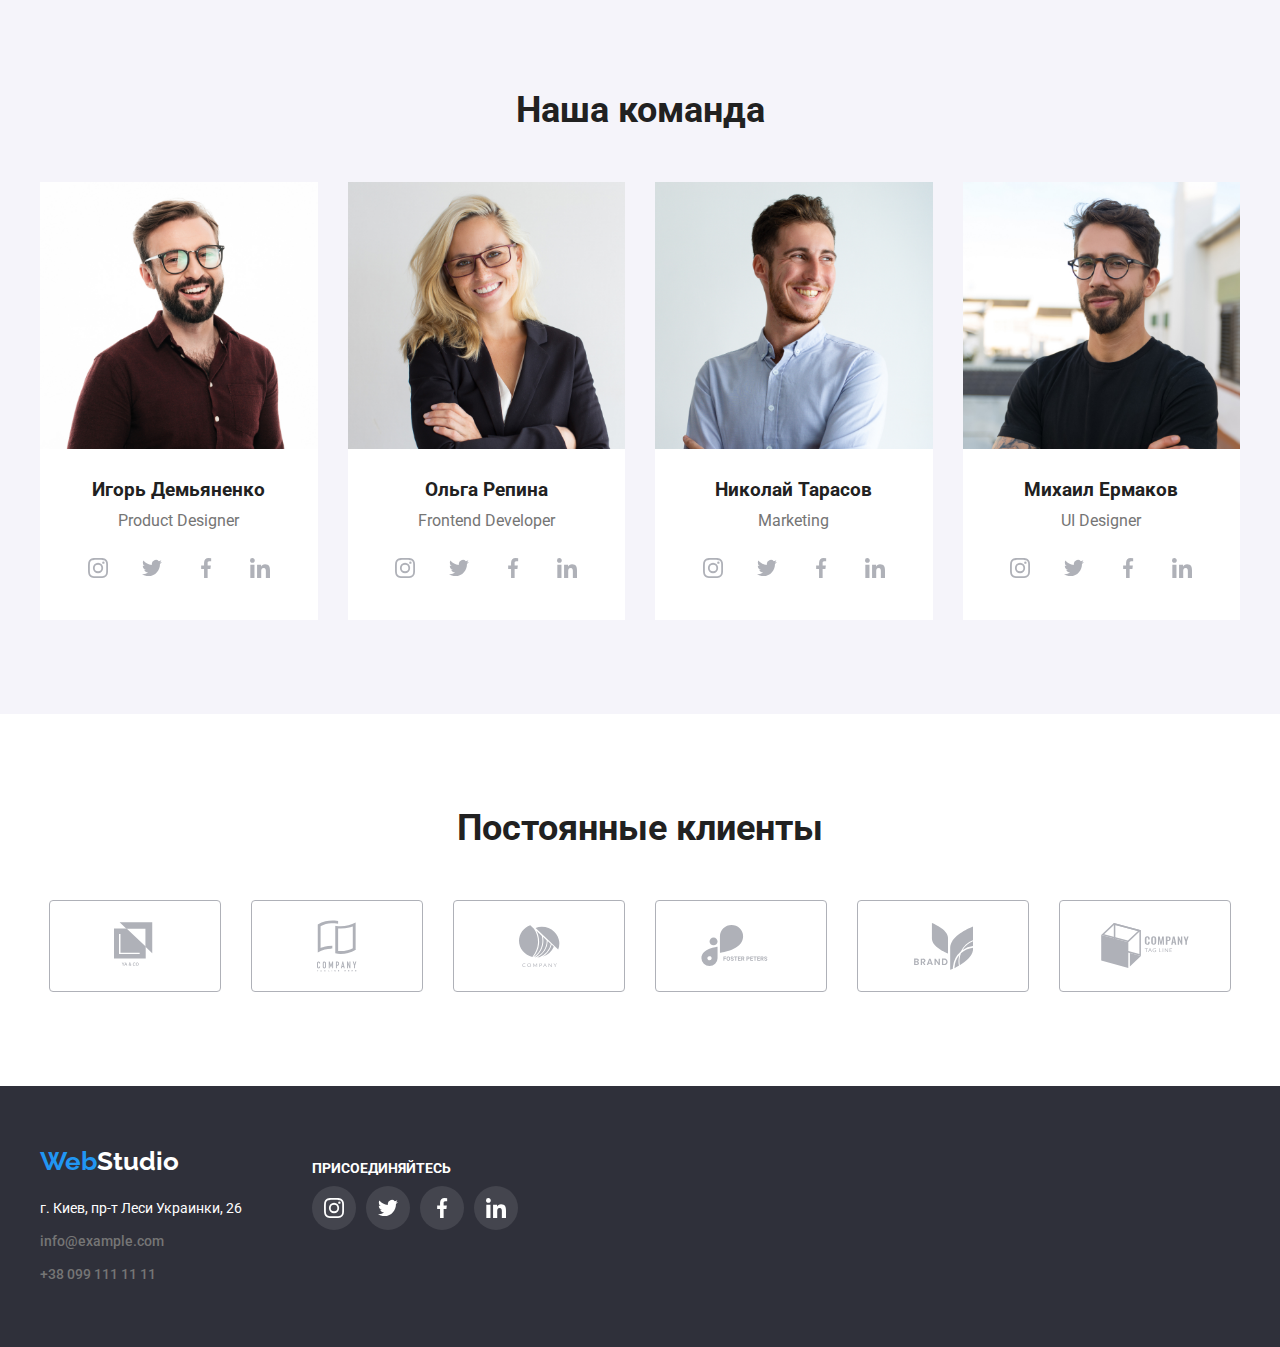
==== commit 83d865bf: "menyaet oshibku v slove height" ====
--- a/index.html
+++ b/index.html
@@ -72,7 +72,7 @@
                 <ul class="second-list list">
                     <li class="second-icon">
                         <div class="second-skills">
-                            <svg class="second-sklills-icon" width="70" hight="70">
+                            <svg class="second-sklills-icon" width="70" height="70">
                                 <use href="./images/sprite.svg#antenna"></use>
                             </svg></div>
                         <h3 class="second-title">ВНИМАНИЕ К ДЕТАЛЯМ</h3>
@@ -83,7 +83,7 @@
                     </li>
                     <li class="second-icon">
                         <div class="second-skills">
-                            <svg class="second-sklills-icon" width="70" hight="70">
+                            <svg class="second-sklills-icon" width="70" height="70">
                                 <use href="./images/sprite.svg#clock"></use>
                             </svg></div>
                         <h3 class="second-title">ПУНКТУАЛЬНОСТЬ</h3>
@@ -94,7 +94,7 @@
                     </li>
                     <li class="second-icon">
                         <div class="second-skills">
-                            <svg class="second-sklills-icon" width="70" hight="70">
+                            <svg class="second-sklills-icon" width="70" height="70">
                                 <use href="./images/sprite.svg#diagramm"></use>
                             </svg></div>
                         <h3 class="second-title">ПЛАНИРОВАНИЕ</h3>
@@ -104,7 +104,7 @@
                     </li>
                     <li class="second-icon">
                         <div class="second-skills">
-                            <svg class="second-sklills-icon" width="70" hight="70">
+                            <svg class="second-sklills-icon" width="70" height="70">
                                 <use href="./images/sprite.svg#astronavt"></use>
                             </svg></div>
                         <h3 class="second-title">СОВРЕМЕННЫЕ ТЕХНОЛОГИИ</h3>
--- a/css/style.css
+++ b/css/style.css
@@ -54,6 +54,11 @@
   font-family: Roboto;
   text-decoration: none;
 }
+
+.portfolio {
+  border-bottom: 1px solid #ececec;
+}
+
 .header {
   background-color: #fff;
 }
@@ -475,10 +480,6 @@
   padding-bottom: 94px;
 }
 
-.portfolio {
-  border: 1px solid #ececec;
-}
-
 .primery-div {
   width: 1230px;
   padding-left: 15px;
@@ -661,13 +662,19 @@
 }
 
 .main-foto {
-  display: flex;
+  height: auto;
+  display: inline-flex;
   flex-wrap: wrap;
   margin: 0;
-  padding: 50;
   padding-left: 0;
   padding-right: 0;
   padding-bottom: 0;
+}
+
+img {
+  display: block;
+  width: 100%;
+  height: auto;
 }
 
 .main-foto li {
